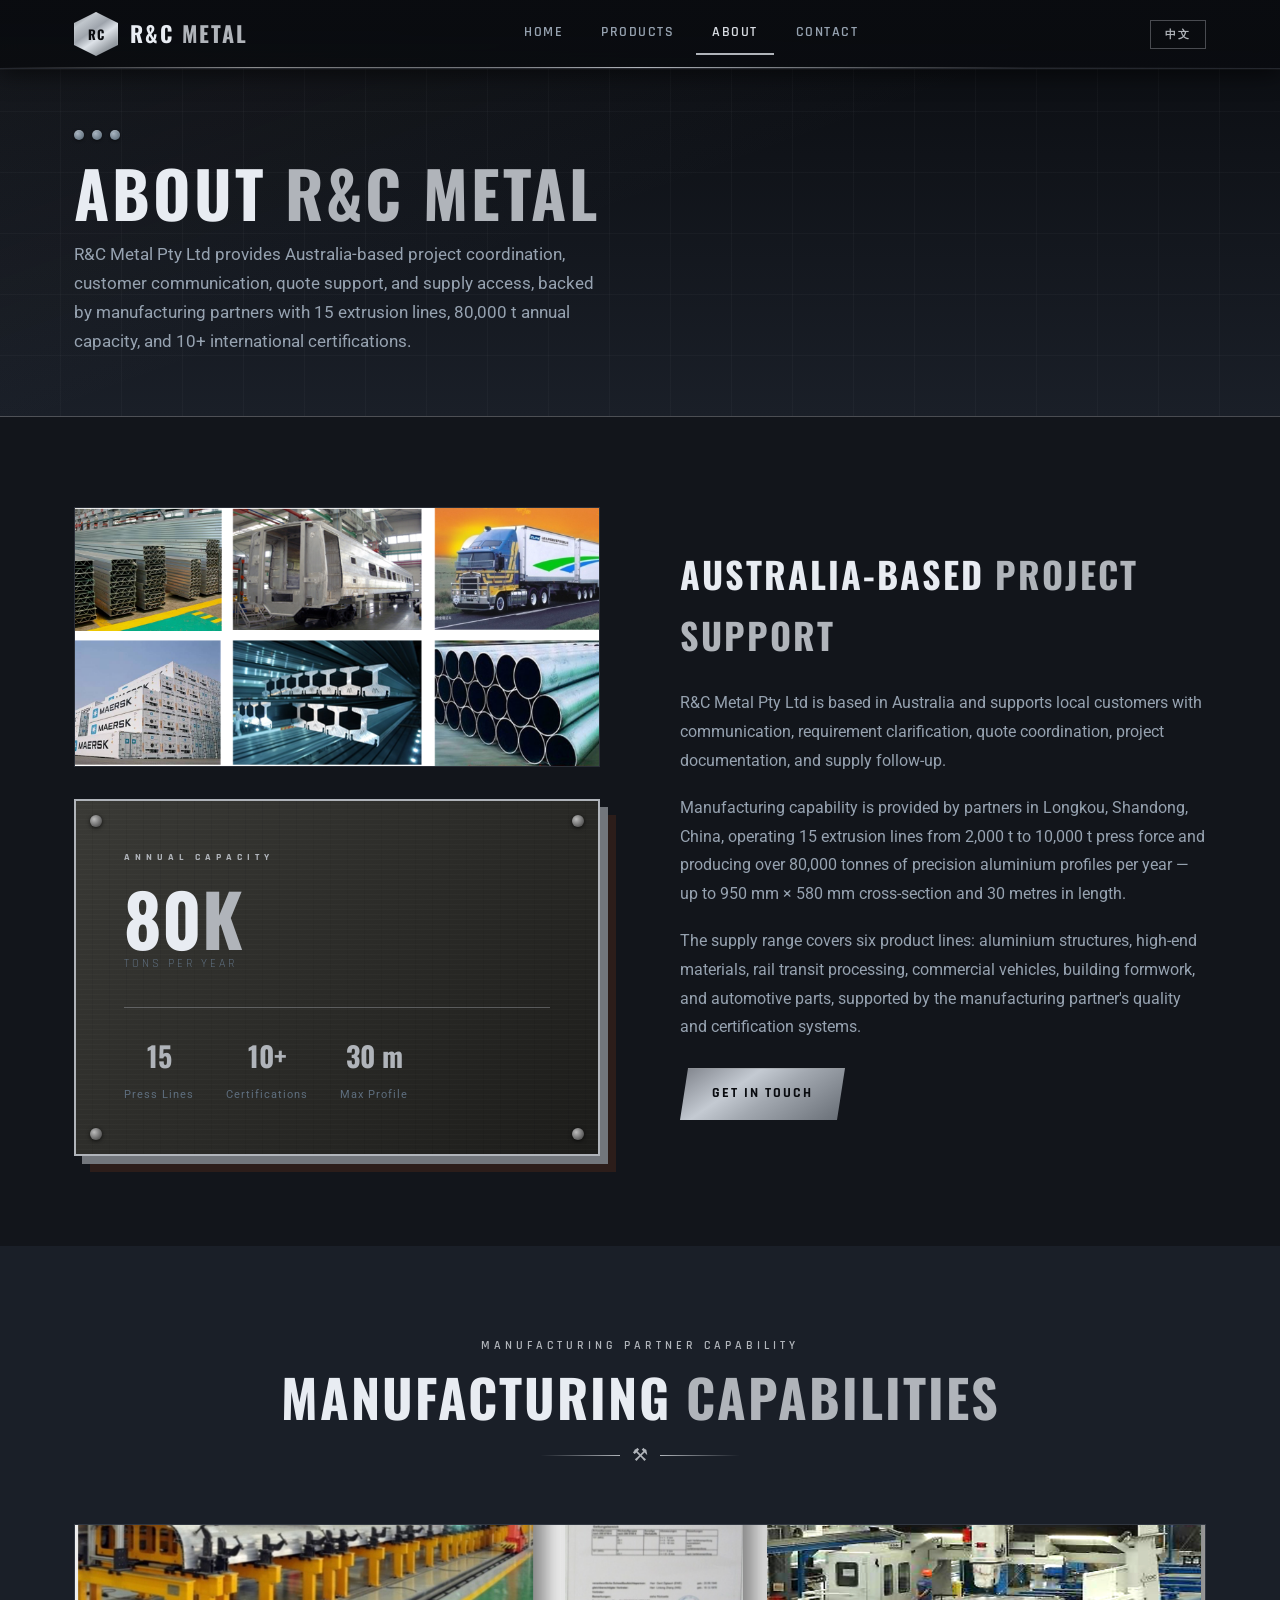
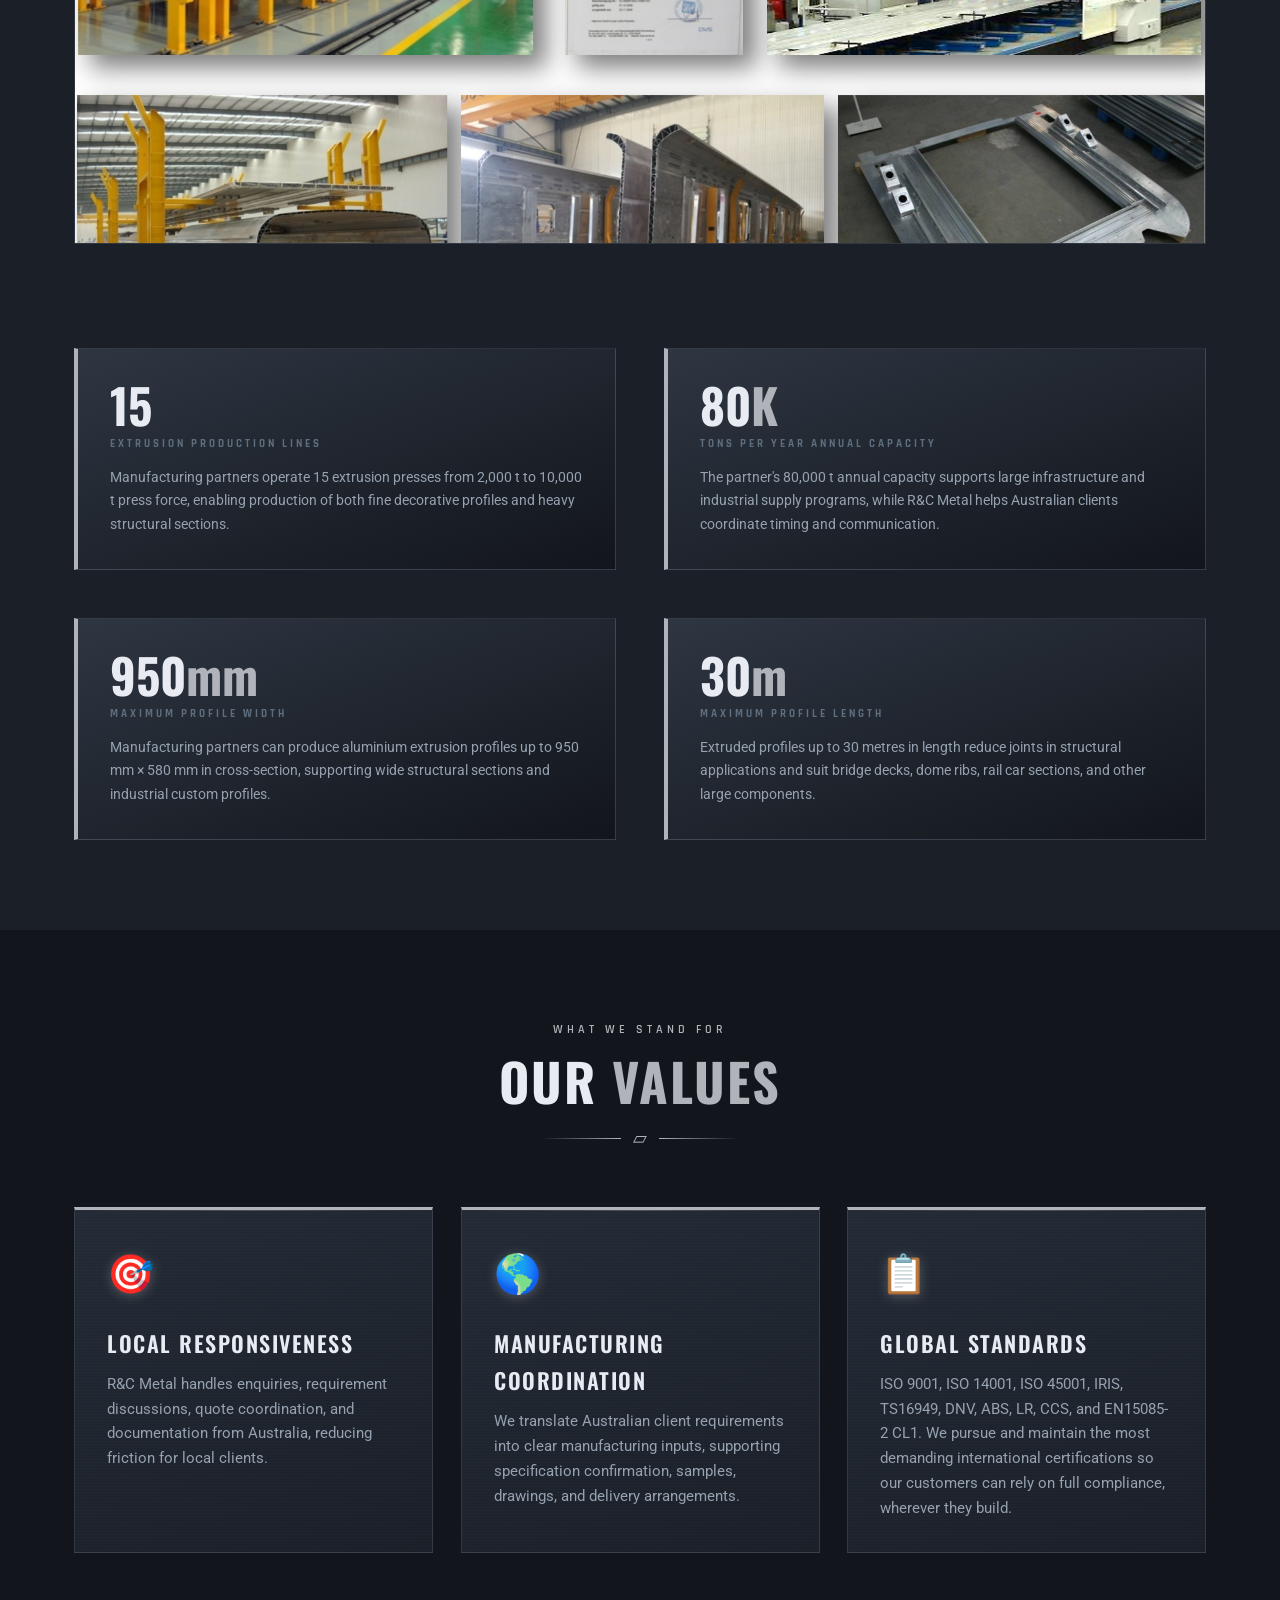
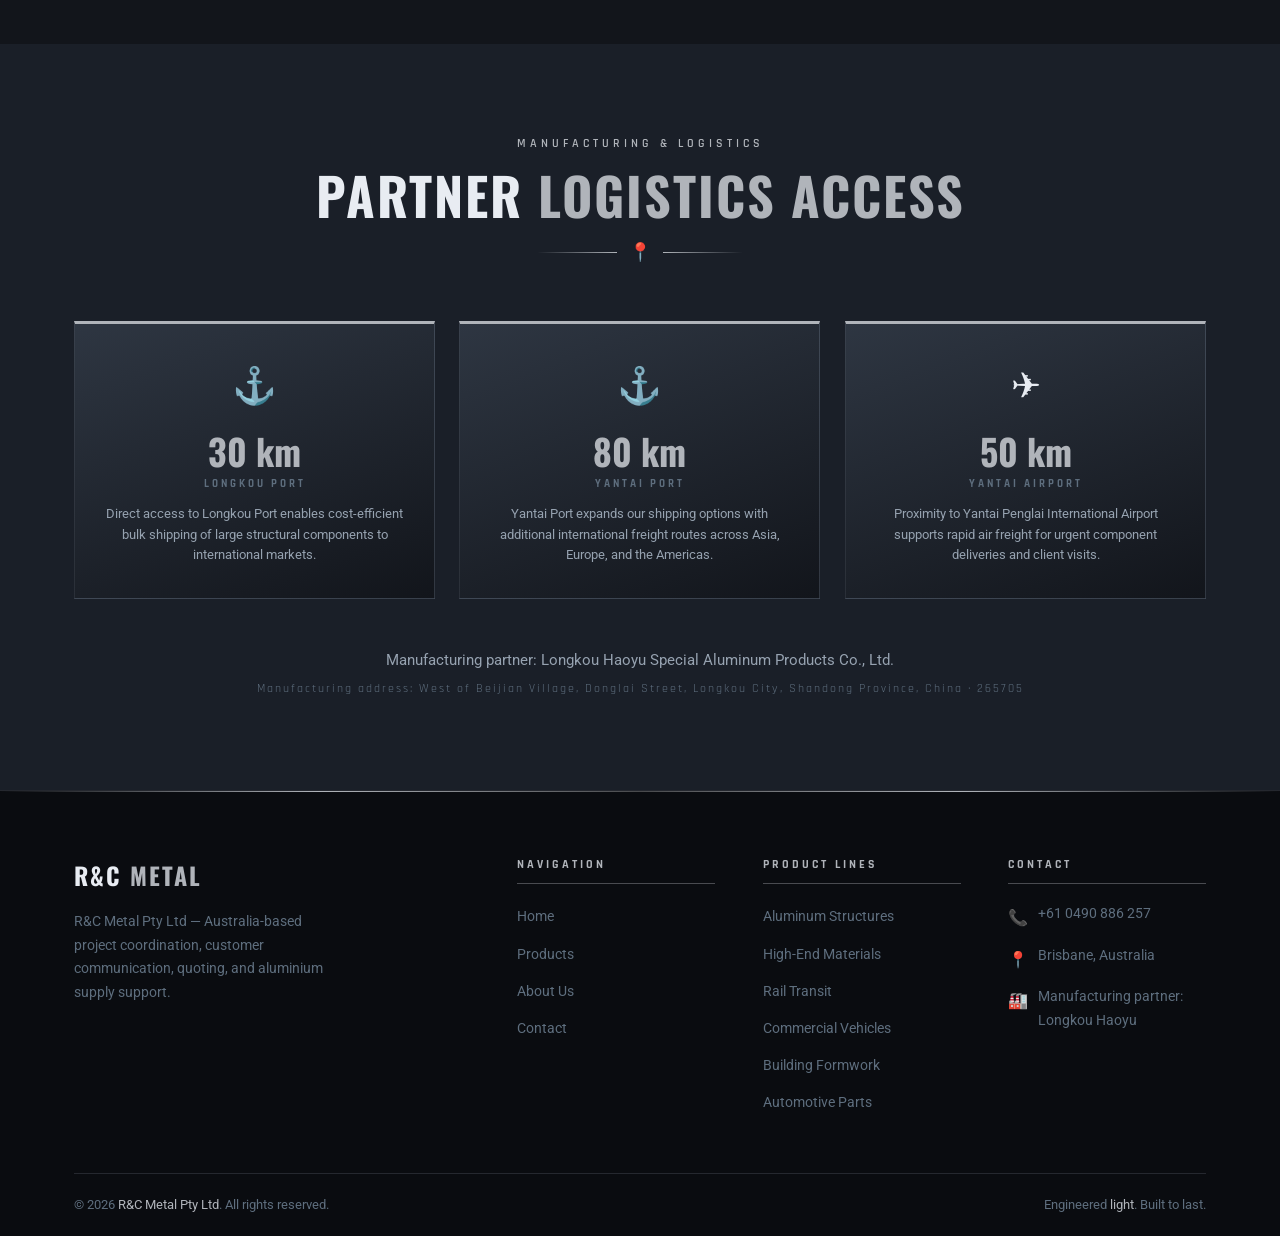
==== about.html @ 18728789 "Initial R&C Metal website" ====
<!DOCTYPE html>
<html lang="en">
<head>
  <meta charset="UTF-8" />
  <meta name="viewport" content="width=device-width, initial-scale=1.0" />
  <title>About — R&C Metal Pty Ltd</title>
  <meta name="description" content="R&C Metal Pty Ltd provides Australia-based aluminium project coordination, customer support, quoting, and supply access backed by certified manufacturing partners." />
  <link rel="stylesheet" href="style.css" />
  <style>
    /* ─── ABOUT-ONLY STYLES ──────────────────────────────────── */

    .story-section {
      padding: var(--section-pad);
      background: var(--bg-dark);
    }

    .story-grid {
      display: grid;
      grid-template-columns: 1fr 1fr;
      align-items: center;
      gap: 80px;
    }

    .story-visual { position: relative; }

    .story-plate {
      background:
        repeating-linear-gradient(
          0deg, transparent, transparent 4px,
          rgba(255,255,255,0.02) 4px, rgba(255,255,255,0.02) 5px
        ),
        repeating-linear-gradient(
          90deg, transparent, transparent 16px,
          rgba(0,0,0,0.05) 16px, rgba(0,0,0,0.05) 17px
        ),
        linear-gradient(135deg, #3a3a36 0%, #1c1c1a 100%);
      border: 2px solid var(--rust-primary);
      padding: 48px;
      position: relative;
      box-shadow: 8px 8px 0 var(--rust-dark), 16px 16px 0 rgba(196,80,30,0.15);
    }

    /* Corner rivets */
    .story-plate::before,
    .story-plate::after,
    .story-plate .rivet-bl,
    .story-plate .rivet-br {
      content: '';
      position: absolute;
      width: 12px;
      height: 12px;
      border-radius: 50%;
      background: radial-gradient(circle at 35% 35%, #bbb, #333);
      box-shadow: 0 1px 4px rgba(0,0,0,0.7);
    }
    .story-plate::before { top: 14px; left: 14px; }
    .story-plate::after  { top: 14px; right: 14px; }
    .story-plate .rivet-bl { bottom: 14px; left: 14px; }
    .story-plate .rivet-br { bottom: 14px; right: 14px; }

    .story-plate-label {
      font-family: var(--font-accent);
      font-size: 10px;
      font-weight: 700;
      letter-spacing: 5px;
      text-transform: uppercase;
      color: var(--rust-primary);
      margin-bottom: 16px;
      display: block;
    }

    .story-plate .big-num {
      font-family: var(--font-heading);
      font-size: 72px;
      font-weight: 900;
      color: var(--text-primary);
      line-height: 1;
      display: block;
    }

    .story-plate .big-num em {
      font-style: normal;
      color: var(--rust-primary);
    }

    .story-plate .big-label {
      font-family: var(--font-accent);
      font-size: 12px;
      letter-spacing: 3px;
      text-transform: uppercase;
      color: var(--text-muted);
      display: block;
      margin-bottom: 32px;
    }

    .story-plate-divider {
      height: 1px;
      background: var(--border-rust);
      margin: 24px 0;
    }

    .story-stat-row {
      display: flex;
      gap: 32px;
      margin-top: 24px;
    }

    .story-stat { text-align: center; }

    .story-stat .n {
      font-family: var(--font-heading);
      font-size: 28px;
      font-weight: 700;
      color: var(--rust-primary);
      display: block;
    }

    .story-stat .l {
      font-size: 11px;
      color: var(--text-muted);
      letter-spacing: 1px;
    }

    .story-text h2 {
      font-family: var(--font-heading);
      font-size: 36px;
      font-weight: 700;
      letter-spacing: 2px;
      text-transform: uppercase;
      color: var(--text-primary);
      margin-bottom: 24px;
    }

    .story-text h2 span { color: var(--rust-primary); }

    .story-text p {
      font-size: 16px;
      color: var(--text-secondary);
      line-height: 1.8;
      margin-bottom: 18px;
    }

    /* ─── MANUFACTURING SECTION ──────────────────────────────── */
    .manufacturing-section {
      padding: var(--section-pad);
      background: var(--bg-mid);
    }

    .mfg-grid {
      display: grid;
      grid-template-columns: 1fr 1fr;
      gap: 48px;
      align-items: start;
      margin-top: 48px;
    }

    .mfg-stat-block {
      background: linear-gradient(160deg, var(--bg-panel), var(--bg-dark));
      border: 1px solid var(--border-steel);
      border-left: 4px solid var(--rust-primary);
      padding: 32px;
    }

    .mfg-stat-block .mfg-num {
      font-family: var(--font-heading);
      font-size: 48px;
      font-weight: 800;
      color: var(--text-primary);
      line-height: 1;
      display: block;
    }

    .mfg-stat-block .mfg-num em {
      font-style: normal;
      color: var(--rust-primary);
    }

    .mfg-stat-block .mfg-label {
      font-family: var(--font-accent);
      font-size: 11px;
      font-weight: 700;
      letter-spacing: 3px;
      text-transform: uppercase;
      color: var(--text-muted);
      margin-top: 6px;
      display: block;
    }

    .mfg-stat-block p {
      font-size: 14px;
      color: var(--text-secondary);
      line-height: 1.7;
      margin-top: 12px;
    }

    /* ─── VALUES SECTION ─────────────────────────────────────── */
    .values-section {
      padding: var(--section-pad);
      background: var(--bg-dark);
    }

    /* ─── LOCATION SECTION ───────────────────────────────────── */
    .location-section {
      padding: var(--section-pad);
      background: var(--bg-mid);
    }

    .location-grid {
      display: grid;
      grid-template-columns: 1fr 1fr 1fr;
      gap: 24px;
      margin-top: 48px;
    }

    .location-card {
      background: linear-gradient(160deg, var(--bg-panel), var(--bg-dark));
      border: 1px solid var(--border-steel);
      border-top: 3px solid var(--rust-primary);
      padding: 32px 28px;
      text-align: center;
    }

    .location-card .loc-icon {
      font-size: 36px;
      display: block;
      margin-bottom: 16px;
    }

    .location-card .loc-dist {
      font-family: var(--font-heading);
      font-size: 36px;
      font-weight: 800;
      color: var(--rust-primary);
      display: block;
      line-height: 1;
    }

    .location-card .loc-name {
      font-family: var(--font-accent);
      font-size: 11px;
      font-weight: 700;
      letter-spacing: 3px;
      text-transform: uppercase;
      color: var(--text-muted);
      margin-top: 6px;
      display: block;
    }

    .location-card p {
      font-size: 13px;
      color: var(--text-secondary);
      margin-top: 10px;
      line-height: 1.6;
    }

    @media (max-width: 900px) {
      .story-grid { grid-template-columns: 1fr; gap: 40px; }
      .mfg-grid { grid-template-columns: 1fr; gap: 24px; }
      .location-grid { grid-template-columns: 1fr; }
    }

    /* ─── 工厂图片 FACTORY IMAGES ────────────────────────── */
    .factory-img {
      width: 100%; height: 260px;
      object-fit: cover;
      margin-bottom: 24px;
      border: 1px solid var(--border-steel);
    }
    .mfg-factory-img {
      width: 100%; height: 320px;
      object-fit: cover;
      margin-bottom: 48px;
      border: 1px solid var(--border-steel);
    }
  </style>
</head>
<body>

  <!-- ═══════════════════════════════════════════════════════════
       NAVIGATION
  ════════════════════════════════════════════════════════════ -->
  <nav>
    <div class="nav-inner">
      <a href="index.html" class="nav-logo">
        <div class="logo-mark">RC</div>
        <span class="logo-text" data-zh="R&amp;C <span>金属</span>">R&amp;C <span>Metal</span></span>
      </a>
      <button class="nav-toggle" onclick="this.nextElementSibling.classList.toggle('open')" aria-label="Menu">
        <span></span><span></span><span></span>
      </button>
      <ul class="nav-links">
        <li><a href="index.html" data-zh="首页">Home</a></li>
        <li><a href="services.html" data-zh="产品">Products</a></li>
        <li><a href="about.html" class="active" data-zh="关于我们">About</a></li>
        <li><a href="contact.html" data-zh="联系我们">Contact</a></li>
      </ul>
      <button class="lang-btn" onclick="toggleLang()">中文</button>
    </div>
  </nav>

  <!-- ═══════════════════════════════════════════════════════════
       PAGE HERO
  ════════════════════════════════════════════════════════════ -->
  <section class="page-hero">
    <div class="container">
      <div class="page-hero-content">
        <div class="rivets">
          <div class="rivet"></div>
          <div class="rivet"></div>
          <div class="rivet"></div>
        </div>
        <h1 data-zh="关于 <span>R&amp;C Metal</span>">About <span>R&amp;C Metal</span></h1>
        <p data-zh="R&amp;C Metal Pty Ltd 负责澳洲本地项目落地对接、客户沟通、报价协调与供应支持，并连接具备15条挤压生产线、8万吨年产能及10+项国际认证的制造合作方。">R&C Metal Pty Ltd provides Australia-based project coordination, customer communication, quote support, and supply access, backed by manufacturing partners with 15 extrusion lines, 80,000 t annual capacity, and 10+ international certifications.</p>
      </div>
    </div>
  </section>

  <!-- ═══════════════════════════════════════════════════════════
       OUR STORY
  ════════════════════════════════════════════════════════════ -->
  <section class="story-section">
    <div class="container">
      <div class="story-grid">

        <div class="story-visual">
          <img src="images/高端铝材料.png" alt="Certified aluminium manufacturing capability coordinated through R&C Metal" class="factory-img">
          <div class="story-plate">
            <div class="rivet-bl"></div>
            <div class="rivet-br"></div>
            <span class="story-plate-label" data-zh="年产能">Annual Capacity</span>
            <span class="big-num">80<em>K</em></span>
            <span class="big-label" data-zh="吨 / 年">Tons Per Year</span>
            <div class="story-plate-divider"></div>
            <div class="story-stat-row">
              <div class="story-stat">
                <span class="n">15</span>
                <span class="l" data-zh="挤压生产线">Press Lines</span>
              </div>
              <div class="story-stat">
                <span class="n">10+</span>
                <span class="l" data-zh="国际认证">Certifications</span>
              </div>
              <div class="story-stat">
                <span class="n">30 m</span>
                <span class="l" data-zh="最大型材长度">Max Profile</span>
              </div>
            </div>
          </div>
        </div>

        <div class="story-text">
          <h2 data-zh="澳洲本地 <span>项目对接</span>">Australia-Based <span>Project Support</span></h2>
          <p data-zh="R&amp;C Metal Pty Ltd 位于澳洲，负责本地客户沟通、需求梳理、报价协调、项目资料往来及供应进度跟进，让澳洲客户更高效地对接认证铝合金制造资源。">R&C Metal Pty Ltd is based in Australia and supports local customers with communication, requirement clarification, quote coordination, project documentation, and supply follow-up.</p>
          <p data-zh="制造能力由中国山东省龙口市的制造合作方提供。合作方拥有15条挤压生产线，挤压力从2,000吨到10,000吨不等，年产精密铝型材超过80,000吨。型材截面最大达950 mm × 580 mm，长度最长可达30米。">Manufacturing capability is provided by partners in Longkou, Shandong, China, operating 15 extrusion lines from 2,000 t to 10,000 t press force and producing over 80,000 tonnes of precision aluminium profiles per year — up to 950 mm &times; 580 mm cross-section and 30 metres in length.</p>
          <p data-zh="产品覆盖六大板块：铝结构产品、高端铝材料、轨道交通深加工、铝合金商用车、铝合金建筑模板及铝汽车零部件，并由制造合作方的质量与认证体系支撑。">The supply range covers six product lines: aluminium structures, high-end materials, rail transit processing, commercial vehicles, building formwork, and automotive parts, supported by the manufacturing partner's quality and certification systems.</p>
          <a href="contact.html" class="btn btn-primary" style="margin-top: 8px;" data-zh="立即联系">Get in Touch</a>
        </div>

      </div>
    </div>
  </section>

  <!-- ═══════════════════════════════════════════════════════════
       MANUFACTURING CAPABILITIES
  ════════════════════════════════════════════════════════════ -->
  <section class="manufacturing-section">
    <div class="container">
      <div class="section-header">
        <span class="section-label" data-zh="制造合作方能力">Manufacturing Partner Capability</span>
        <h2 class="section-title" data-zh="生产 <em>能力</em>">Manufacturing <em>Capabilities</em></h2>
        <div class="section-divider"><span class="divider-icon">&#9874;</span></div>
      </div>

      <img src="images/轨道交通深加工.png" alt="Aluminium manufacturing and deep processing capability in Longkou" class="mfg-factory-img">

      <div class="mfg-grid">
        <div class="mfg-stat-block">
          <span class="mfg-num">15</span>
          <span class="mfg-label" data-zh="挤压生产线">Extrusion Production Lines</span>
          <p data-zh="制造合作方拥有15条挤压机组，挤压力从2,000吨至10,000吨，可生产精细装饰型材和重型结构型材。">Manufacturing partners operate 15 extrusion presses from 2,000 t to 10,000 t press force, enabling production of both fine decorative profiles and heavy structural sections.</p>
        </div>
        <div class="mfg-stat-block">
          <span class="mfg-num">80<em>K</em></span>
          <span class="mfg-label" data-zh="年产能（吨）">Tons Per Year Annual Capacity</span>
          <p data-zh="制造合作方80,000吨的年产能可支持大型基础设施及工业项目的批量供应，R&amp;C Metal 协助澳洲客户跟进交期与沟通。">The partner's 80,000 t annual capacity supports large infrastructure and industrial supply programs, while R&C Metal helps Australian clients coordinate timing and communication.</p>
        </div>
        <div class="mfg-stat-block">
          <span class="mfg-num">950<em>mm</em></span>
          <span class="mfg-label" data-zh="最大截面宽度">Maximum Profile Width</span>
          <p data-zh="制造合作方可生产截面最大950 mm × 580 mm的铝型材，支持宽幅结构截面及工业定制型材需求。">Manufacturing partners can produce aluminium extrusion profiles up to 950 mm &times; 580 mm in cross-section, supporting wide structural sections and industrial custom profiles.</p>
        </div>
        <div class="mfg-stat-block">
          <span class="mfg-num">30<em>m</em></span>
          <span class="mfg-label" data-zh="最大型材长度">Maximum Profile Length</span>
          <p data-zh="最长可达30米的挤压型材可减少结构应用中的接缝数量，适用于桥面板、穹顶肋、轨道车厢等大型构件。">Extruded profiles up to 30 metres in length reduce joints in structural applications and suit bridge decks, dome ribs, rail car sections, and other large components.</p>
        </div>
      </div>
    </div>
  </section>

  <!-- ═══════════════════════════════════════════════════════════
       VALUES
  ════════════════════════════════════════════════════════════ -->
  <section class="values-section">
    <div class="container">
      <div class="section-header">
        <span class="section-label" data-zh="我们的价值观">What We Stand For</span>
        <h2 class="section-title" data-zh="核心 <em>理念</em>">Our <em>Values</em></h2>
        <div class="section-divider"><span class="divider-icon">&#9649;</span></div>
      </div>

      <div class="grid-3">
        <div class="card">
          <span class="card-icon">&#127919;</span>
          <h3 data-zh="本地响应">Local Responsiveness</h3>
          <p data-zh="R&amp;C Metal 在澳洲本地承接询盘、沟通项目需求、协调报价与资料往来，减少跨境沟通成本。">R&C Metal handles enquiries, requirement discussions, quote coordination, and documentation from Australia, reducing friction for local clients.</p>
        </div>
        <div class="card">
          <span class="card-icon">&#127758;</span>
          <h3 data-zh="制造协同">Manufacturing Coordination</h3>
          <p data-zh="我们将澳洲客户的商业与技术需求准确传递给制造合作方，协助推进规格确认、样品、图纸和交付安排。">We translate Australian client requirements into clear manufacturing inputs, supporting specification confirmation, samples, drawings, and delivery arrangements.</p>
        </div>
        <div class="card">
          <span class="card-icon">&#128203;</span>
          <h3 data-zh="国际标准">Global Standards</h3>
          <p data-zh="ISO 9001、ISO 14001、ISO 45001、IRIS、TS16949、DNV、ABS、LR、CCS及EN15085-2 CL1。我们积极获取并维持最严格的国际认证，让客户无论在全球哪个角落建设，都能放心合规。">ISO 9001, ISO 14001, ISO 45001, IRIS, TS16949, DNV, ABS, LR, CCS, and EN15085-2 CL1. We pursue and maintain the most demanding international certifications so our customers can rely on full compliance, wherever they build.</p>
        </div>
      </div>
    </div>
  </section>

  <!-- ═══════════════════════════════════════════════════════════
       LOCATION & LOGISTICS
  ════════════════════════════════════════════════════════════ -->
  <section class="location-section">
    <div class="container">
      <div class="section-header">
        <span class="section-label" data-zh="制造与物流">Manufacturing &amp; Logistics</span>
        <h2 class="section-title" data-zh="制造合作方 <em>区位优势</em>">Partner <em>Logistics Access</em></h2>
        <div class="section-divider"><span class="divider-icon">&#128205;</span></div>
      </div>

      <div class="location-grid">
        <div class="location-card">
          <span class="loc-icon">&#9875;</span>
          <span class="loc-dist">30 km</span>
          <span class="loc-name" data-zh="龙口港">Longkou Port</span>
          <p data-zh="紧邻龙口港，可低成本批量出运大型结构构件，高效覆盖国际市场。">Direct access to Longkou Port enables cost-efficient bulk shipping of large structural components to international markets.</p>
        </div>
        <div class="location-card">
          <span class="loc-icon">&#9875;</span>
          <span class="loc-dist">80 km</span>
          <span class="loc-name" data-zh="烟台港">Yantai Port</span>
          <p data-zh="烟台港拓展了我们的海运选择，提供通往亚洲、欧洲及美洲的更多国际货运航线。">Yantai Port expands our shipping options with additional international freight routes across Asia, Europe, and the Americas.</p>
        </div>
        <div class="location-card">
          <span class="loc-icon">&#9992;</span>
          <span class="loc-dist">50 km</span>
          <span class="loc-name" data-zh="烟台机场">Yantai Airport</span>
          <p data-zh="毗邻烟台蓬莱国际机场，便于紧急零部件空运交付及客户拜访接待。">Proximity to Yantai Penglai International Airport supports rapid air freight for urgent component deliveries and client visits.</p>
        </div>
      </div>

      <div style="margin-top: 48px; text-align: center;">
        <p style="font-size: 15px; color: var(--text-secondary); margin-bottom: 6px;" data-zh="制造合作方：龙口昊宇特种铝制品有限公司">Manufacturing partner: Longkou Haoyu Special Aluminum Products Co., Ltd.</p>
        <p style="font-family: var(--font-accent); font-size: 12px; letter-spacing: 2px; color: var(--text-muted);" data-zh="制造地址：山东省龙口市东莱街道北涧村西 · 265705">Manufacturing address: West of Beijian Village, Donglai Street, Longkou City, Shandong Province, China &middot; 265705</p>
      </div>
    </div>
  </section>

  <!-- ═══════════════════════════════════════════════════════════
       FOOTER
  ════════════════════════════════════════════════════════════ -->
  <footer>
    <div class="container">
      <div class="footer-grid">
        <div class="footer-brand">
          <span class="logo-text" data-zh="R&amp;C <span>金属</span>">R&amp;C <span>Metal</span></span>
          <p data-zh="R&amp;C Metal Pty Ltd — 澳洲本地项目对接、客户沟通、报价协调与铝合金产品供应支持。">R&amp;C Metal Pty Ltd — Australia-based project coordination, customer communication, quoting, and aluminium supply support.</p>
        </div>
        <div class="footer-col">
          <h4 data-zh="导航">Navigation</h4>
          <ul>
            <li><a href="index.html" data-zh="首页">Home</a></li>
            <li><a href="services.html" data-zh="产品">Products</a></li>
            <li><a href="about.html" data-zh="关于我们">About Us</a></li>
            <li><a href="contact.html" data-zh="联系我们">Contact</a></li>
          </ul>
        </div>
        <div class="footer-col">
          <h4 data-zh="产品板块">Product Lines</h4>
          <ul>
            <li><a href="services.html" data-zh="铝结构产品板块">Aluminum Structures</a></li>
            <li><a href="services.html" data-zh="高端铝材料板块">High-End Materials</a></li>
            <li><a href="services.html" data-zh="轨道交通深加工板块">Rail Transit</a></li>
            <li><a href="services.html" data-zh="铝合金商用车板块">Commercial Vehicles</a></li>
            <li><a href="services.html" data-zh="铝合金建筑模板板块">Building Formwork</a></li>
            <li><a href="services.html" data-zh="铝汽车零部件板块">Automotive Parts</a></li>
          </ul>
        </div>
        <div class="footer-col">
          <h4 data-zh="联系方式">Contact</h4>
          <div class="footer-contact-item">
            <span class="icon">&#128222;</span>
            <span>+61 0490 886 257</span>
          </div>
          <div class="footer-contact-item">
            <span class="icon">&#128205;</span>
            <span data-zh="澳大利亚布里斯班">Brisbane, Australia</span>
          </div>
          <div class="footer-contact-item">
            <span class="icon">&#127981;</span>
            <span data-zh="制造合作方：龙口昊宇">Manufacturing partner: Longkou Haoyu</span>
          </div>
        </div>
      </div>
      <div class="footer-bottom">
        <p data-zh="&copy; 2026 <span>R&amp;C Metal Pty Ltd</span>. 版权所有。">&copy; 2026 <span>R&amp;C Metal Pty Ltd</span>. All rights reserved.</p>
        <p data-zh="精工 <span>轻量</span>，历久弥坚。">Engineered <span>light</span>. Built to last.</p>
      </div>
    </div>
  </footer>

  <script src="lang.js"></script>
  <script src="animations.js"></script>
</body>
</html>
---- style.css ----
/* ============================================================
   R&C METAL PTY LTD — INDUSTRIAL SILVER & STEEL THEME
   style.css — Shared Stylesheet
   ============================================================ */

/* ─── GOOGLE FONTS ─────────────────────────────────────────── */
@import url('https://fonts.googleapis.com/css2?family=Oswald:wght@400;500;600;700&family=Roboto:wght@300;400;500&family=Rajdhani:wght@400;500;600;700&display=swap');

/* ─── DESIGN TOKENS ─────────────────────────────────────────── */
:root {
  /* Cool steel backgrounds */
  --bg-darkest:   #0A0C10;
  --bg-dark:      #12151B;
  --bg-mid:       #1A1F28;
  --bg-light:     #242B36;
  --bg-panel:     #2E3642;

  /* ── SILVER / CHROME accent palette ─── */
  --silver-primary: #B0B4BA;   /* medium chrome silver         */
  --silver-dark:    #72767C;   /* dark pewter                  */
  --silver-light:   #D8DCE2;   /* bright chrome highlight      */
  --silver-glow:    rgba(176, 180, 186, 0.20);
  --silver-bright:  #EDF0F4;   /* specular white-silver        */

  /* Aliases — keeps all inline HTML var() references working  */
  --rust-primary: var(--silver-primary);
  --rust-dark:    var(--silver-dark);
  --rust-light:   var(--silver-light);
  --rust-glow:    var(--silver-glow);

  /* Metal tones */
  --steel:        #7A8592;
  --steel-light:  #A8B4C0;
  --rivet:        #50606E;

  /* Text — cool-toned */
  --text-primary:   #E8ECF2;
  --text-secondary: #96A2B0;
  --text-muted:     #5E6E7E;

  /* Borders */
  --border-silver: rgba(176, 180, 186, 0.38);
  --border-rust:   rgba(176, 180, 186, 0.38);   /* alias */
  --border-steel:  rgba(120, 132, 148, 0.24);

  /* Typography */
  --font-heading: 'Oswald', 'Rajdhani', sans-serif;
  --font-body:    'Roboto', sans-serif;
  --font-accent:  'Rajdhani', sans-serif;

  /* Spacing */
  --section-pad: 90px 0;
  --container:   1180px;
}

/* ─── RESET & BASE ──────────────────────────────────────────── */
*, *::before, *::after { box-sizing: border-box; margin: 0; padding: 0; }

html { scroll-behavior: smooth; font-size: 16px; }

body {
  background-color: var(--bg-dark);
  color: var(--text-primary);
  font-family: var(--font-body);
  line-height: 1.7;
  min-height: 100vh;
  overflow-x: hidden;
}

/* ─── METALLIC TEXTURE PATTERNS ─────────────────────────────── */

/* Brushed aluminium — fine horizontal grain */
.texture-brushed {
  background-image:
    repeating-linear-gradient(
      0deg,
      transparent,
      transparent 1px,
      rgba(255,255,255,0.022) 1px,
      rgba(255,255,255,0.022) 2px
    ),
    repeating-linear-gradient(
      90deg,
      transparent,
      transparent 6px,
      rgba(0,0,0,0.04) 6px,
      rgba(0,0,0,0.04) 7px
    );
}

/* Industrial mesh / grid */
.texture-grid {
  background-image:
    repeating-linear-gradient(
      0deg,
      transparent,
      transparent 40px,
      rgba(176, 180, 186, 0.05) 40px,
      rgba(176, 180, 186, 0.05) 41px
    ),
    repeating-linear-gradient(
      90deg,
      transparent,
      transparent 40px,
      rgba(176, 180, 186, 0.05) 40px,
      rgba(176, 180, 186, 0.05) 41px
    );
}

/* Diamond-plate / checker pattern */
.texture-plate {
  background-image:
    repeating-linear-gradient(
      45deg,
      transparent,
      transparent 10px,
      rgba(255,255,255,0.008) 10px,
      rgba(255,255,255,0.008) 11px
    );
}

/* ─── CONTAINER ─────────────────────────────────────────────── */
.container {
  max-width: var(--container);
  margin: 0 auto;
  padding: 0 24px;
}

/* ─── NAVIGATION ────────────────────────────────────────────── */
nav {
  position: fixed;
  top: 0; left: 0; right: 0;
  z-index: 1000;
  background: linear-gradient(
    180deg,
    rgba(10, 12, 16, 0.98) 0%,
    rgba(10, 12, 16, 0.94) 100%
  );
  border-bottom: 1px solid var(--border-steel);
  backdrop-filter: blur(10px);
  -webkit-backdrop-filter: blur(10px);
  box-shadow:
    0 4px 24px rgba(0,0,0,0.6),
    0 1px 0 rgba(255,255,255,0.05);
  position: fixed;
}

/* Chrome shine strip on nav bottom */
nav::after {
  content: '';
  position: absolute;
  bottom: 0; left: 0; right: 0;
  height: 1px;
  background: linear-gradient(
    90deg,
    transparent 0%,
    rgba(255,255,255,0.06) 20%,
    var(--silver-primary) 50%,
    rgba(255,255,255,0.06) 80%,
    transparent 100%
  );
}

.nav-inner {
  max-width: var(--container);
  margin: 0 auto;
  padding: 0 24px;
  display: flex;
  align-items: center;
  justify-content: space-between;
  height: 68px;
}

/* Logo */
.nav-logo {
  display: flex;
  align-items: center;
  gap: 12px;
  text-decoration: none;
}

/* Chrome hexagonal logo mark */
.nav-logo .logo-mark {
  width: 44px;
  height: 44px;
  background: linear-gradient(
    145deg,
    #72767C 0%,
    #C0C6CC 22%,
    #9EA4AC 42%,
    #DDE2E8 58%,
    #9CA2A8 78%,
    #68707A 100%
  );
  clip-path: polygon(50% 0%, 100% 25%, 100% 75%, 50% 100%, 0% 75%, 0% 25%);
  display: flex;
  align-items: center;
  justify-content: center;
  font-family: var(--font-heading);
  font-weight: 700;
  font-size: 13px;
  color: #0A0C10;
  letter-spacing: 0.5px;
  box-shadow: 0 0 14px rgba(180,184,190,0.18), inset 0 1px 2px rgba(255,255,255,0.35);
  flex-shrink: 0;
}

.nav-logo .logo-text {
  font-family: var(--font-heading);
  font-size: 22px;
  font-weight: 700;
  color: var(--text-primary);
  letter-spacing: 2px;
  text-transform: uppercase;
}

.nav-logo .logo-text span {
  color: var(--silver-primary);
}

/* Nav links */
.nav-links {
  list-style: none;
  display: flex;
  align-items: center;
  gap: 6px;
}

.nav-links a {
  display: block;
  padding: 8px 16px;
  font-family: var(--font-accent);
  font-size: 14px;
  font-weight: 600;
  letter-spacing: 1.5px;
  text-transform: uppercase;
  color: var(--text-secondary);
  text-decoration: none;
  border-bottom: 2px solid transparent;
  transition: color 0.2s, border-color 0.2s;
}

.nav-links a:hover,
.nav-links a.active {
  color: var(--silver-light);
  border-bottom-color: var(--silver-primary);
}

/* ─── LANGUAGE TOGGLE BUTTON ─────────────────────────────── */
.lang-btn {
  font-family: var(--font-accent);
  font-size: 11px;
  font-weight: 700;
  letter-spacing: 2px;
  text-transform: uppercase;
  color: var(--silver-primary);
  background: transparent;
  border: 1px solid var(--border-silver);
  padding: 6px 14px;
  cursor: pointer;
  transition: background 0.2s, color 0.2s;
  margin-left: 16px;
  white-space: nowrap;
}

.lang-btn:hover {
  background: var(--silver-primary);
  color: #0A0C10;
}

/* Mobile hamburger */
.nav-toggle {
  display: none;
  flex-direction: column;
  gap: 5px;
  cursor: pointer;
  padding: 6px;
  background: none;
  border: none;
}

.nav-toggle span {
  display: block;
  width: 26px;
  height: 2px;
  background: var(--silver-primary);
  transition: transform 0.3s;
}

/* ─── SECTION HEADER ────────────────────────────────────────── */
.section-header {
  text-align: center;
  margin-bottom: 60px;
}

.section-label {
  font-family: var(--font-accent);
  font-size: 12px;
  font-weight: 600;
  letter-spacing: 4px;
  text-transform: uppercase;
  color: var(--silver-primary);
  display: block;
  margin-bottom: 12px;
}

.section-title {
  font-family: var(--font-heading);
  font-size: clamp(32px, 5vw, 52px);
  font-weight: 700;
  letter-spacing: 2px;
  text-transform: uppercase;
  color: var(--text-primary);
  line-height: 1.1;
}

.section-title em {
  font-style: normal;
  color: var(--silver-primary);
}

/* Chrome divider */
.section-divider {
  display: flex;
  align-items: center;
  justify-content: center;
  gap: 12px;
  margin-top: 20px;
}

.section-divider::before,
.section-divider::after {
  content: '';
  flex: 1;
  max-width: 80px;
  height: 1px;
  background: linear-gradient(90deg, transparent, var(--silver-primary));
}

.section-divider::after {
  background: linear-gradient(90deg, var(--silver-primary), transparent);
}

.divider-icon {
  color: var(--silver-primary);
  font-size: 18px;
  line-height: 1;
}

/* ─── BUTTONS ───────────────────────────────────────────────── */
.btn {
  display: inline-flex;
  align-items: center;
  gap: 10px;
  padding: 14px 32px;
  font-family: var(--font-accent);
  font-size: 14px;
  font-weight: 700;
  letter-spacing: 2px;
  text-transform: uppercase;
  text-decoration: none;
  border: none;
  cursor: pointer;
  transition: all 0.25s ease;
  position: relative;
  clip-path: polygon(8px 0%, 100% 0%, calc(100% - 8px) 100%, 0% 100%);
}

/* Primary — Chrome Silver */
.btn-primary {
  background: linear-gradient(
    145deg,
    #7C8088 0%,
    #C4CAD2 35%,
    #A2A8B0 55%,
    #666C74 100%
  );
  color: #0A0C10;
  box-shadow: 0 4px 16px rgba(176,180,186,0.18), inset 0 1px 0 rgba(255,255,255,0.32);
}

.btn-primary:hover {
  background: linear-gradient(
    145deg,
    #909498 0%,
    #D4D8DF 35%,
    #B2B8C0 55%,
    #787C84 100%
  );
  box-shadow: 0 6px 24px rgba(176,180,186,0.35);
  transform: translateY(-2px);
}

/* Outline — Steel */
.btn-outline {
  background: transparent;
  color: var(--text-primary);
  border: 2px solid var(--steel);
}

.btn-outline:hover {
  border-color: var(--silver-primary);
  color: var(--silver-light);
  box-shadow: 0 0 16px var(--silver-glow);
}

/* ─── PAGE HERO (inner pages) ───────────────────────────────── */
.page-hero {
  padding: 130px 0 60px;
  background:
    linear-gradient(160deg, rgba(176,180,186,0.06) 0%, transparent 50%),
    linear-gradient(180deg, var(--bg-darkest) 0%, var(--bg-mid) 100%);
  border-bottom: 1px solid var(--border-silver);
  position: relative;
  overflow: hidden;
}

.page-hero::before {
  content: '';
  position: absolute;
  inset: 0;
  background-image:
    repeating-linear-gradient(
      90deg,
      transparent,
      transparent 60px,
      rgba(176, 180, 186, 0.04) 60px,
      rgba(176, 180, 186, 0.04) 61px
    ),
    repeating-linear-gradient(
      0deg,
      transparent,
      transparent 60px,
      rgba(176, 180, 186, 0.04) 60px,
      rgba(176, 180, 186, 0.04) 61px
    );
  pointer-events: none;
}

.page-hero-content {
  position: relative;
  z-index: 1;
}

.page-hero h1 {
  font-family: var(--font-heading);
  font-size: clamp(36px, 6vw, 64px);
  font-weight: 700;
  letter-spacing: 3px;
  text-transform: uppercase;
  color: var(--text-primary);
  line-height: 1.0;
  margin-bottom: 16px;
}

.page-hero h1 span {
  color: var(--silver-primary);
}

.page-hero p {
  font-size: 17px;
  color: var(--text-secondary);
  max-width: 540px;
}

/* ─── RIVET DECORATORS ──────────────────────────────────────── */
.rivets {
  display: flex;
  gap: 8px;
  margin-bottom: 20px;
}

.rivet {
  width: 10px;
  height: 10px;
  border-radius: 50%;
  background: radial-gradient(circle at 35% 35%, var(--steel-light), var(--rivet));
  box-shadow: 0 1px 3px rgba(0,0,0,0.5), inset 0 1px 1px rgba(255,255,255,0.2);
}

/* ─── CARDS ─────────────────────────────────────────────────── */
.card {
  /* Brushed texture folded into background-image layers */
  background:
    repeating-linear-gradient(
      0deg,
      transparent, transparent 2px,
      rgba(255,255,255,0.013) 2px, rgba(255,255,255,0.013) 3px
    ),
    linear-gradient(160deg, var(--bg-light) 0%, var(--bg-mid) 100%);
  border: 1px solid var(--border-steel);
  border-top: 3px solid var(--silver-primary);
  padding: 32px;
  position: relative;
  transition: transform 0.25s, box-shadow 0.25s, border-color 0.25s;
  overflow: hidden;
}

/* Chrome shine sweep on hover */
.card::before {
  content: '';
  position: absolute;
  top: 0;
  left: -80%;
  width: 50%;
  height: 100%;
  background: linear-gradient(90deg, transparent, rgba(255,255,255,0.075), transparent);
  transform: skewX(-15deg);
  transition: left 0.65s ease;
  pointer-events: none;
  z-index: 1;
}
.card:hover::before { left: 160%; }

/* Chrome top-edge highlight */
.card::after {
  content: '';
  position: absolute;
  top: 0; left: 0; right: 0;
  height: 1px;
  background: linear-gradient(90deg, transparent, rgba(255,255,255,0.18), transparent);
  pointer-events: none;
}

.card:hover {
  transform: translateY(-4px);
  box-shadow: 0 12px 40px rgba(0,0,0,0.45), 0 0 20px var(--silver-glow);
  border-color: var(--silver-primary);
}

.card-icon {
  font-size: 38px;
  margin-bottom: 18px;
  display: block;
  filter: drop-shadow(0 2px 6px rgba(176, 180, 186, 0.35));
}

.card h3 {
  font-family: var(--font-heading);
  font-size: 22px;
  font-weight: 600;
  letter-spacing: 1.5px;
  text-transform: uppercase;
  color: var(--text-primary);
  margin-bottom: 10px;
}

.card p {
  font-size: 15px;
  color: var(--text-secondary);
  line-height: 1.65;
}

/* ─── GRID LAYOUTS ──────────────────────────────────────────── */
.grid-3 { display: grid; grid-template-columns: repeat(3, 1fr); gap: 28px; }
.grid-2 { display: grid; grid-template-columns: repeat(2, 1fr); gap: 28px; }
.grid-4 { display: grid; grid-template-columns: repeat(4, 1fr); gap: 24px; }

/* ─── STAT BAR ──────────────────────────────────────────────── */
/* Dark steel band with silver chrome text */
.stat-bar {
  background: linear-gradient(
    90deg,
    #080A0E 0%,
    #14181F 50%,
    #080A0E 100%
  );
  border-top: 1px solid rgba(176,180,186,0.22);
  border-bottom: 1px solid rgba(176,180,186,0.10);
  padding: 48px 0;
  position: relative;
  overflow: hidden;
}

/* Subtle vertical stripe texture */
.stat-bar::before {
  content: '';
  position: absolute;
  inset: 0;
  background: repeating-linear-gradient(
    90deg, transparent, transparent 80px,
    rgba(255,255,255,0.018) 80px, rgba(255,255,255,0.018) 81px
  );
}

.stat-bar .grid-4 { position: relative; }

.stat-item {
  text-align: center;
  padding: 0 16px;
  border-right: 1px solid rgba(255,255,255,0.07);
}
.stat-item:last-child { border-right: none; }

.stat-number {
  font-family: var(--font-heading);
  font-size: 48px;
  font-weight: 700;
  color: var(--silver-light);
  line-height: 1;
  display: block;
  letter-spacing: 2px;
  text-shadow: 0 0 30px rgba(220,224,230,0.15);
}

.stat-label {
  font-family: var(--font-accent);
  font-size: 12px;
  font-weight: 600;
  letter-spacing: 3px;
  text-transform: uppercase;
  color: var(--text-muted);
  margin-top: 6px;
  display: block;
}

/* ─── FORM ELEMENTS ─────────────────────────────────────────── */
.form-group {
  margin-bottom: 22px;
}

.form-group label {
  display: block;
  font-family: var(--font-accent);
  font-size: 12px;
  font-weight: 600;
  letter-spacing: 2.5px;
  text-transform: uppercase;
  color: var(--text-secondary);
  margin-bottom: 8px;
}

.form-group input,
.form-group select,
.form-group textarea {
  width: 100%;
  padding: 14px 18px;
  background: var(--bg-panel);
  border: 1px solid var(--border-steel);
  border-bottom: 2px solid var(--silver-dark);
  color: var(--text-primary);
  font-family: var(--font-body);
  font-size: 15px;
  outline: none;
  transition: border-color 0.2s, box-shadow 0.2s;
  appearance: none;
  min-width: 0;
}

.form-group input:focus,
.form-group select:focus,
.form-group textarea:focus {
  border-color: var(--silver-primary);
  box-shadow: 0 0 0 3px var(--silver-glow);
}

.form-group textarea {
  min-height: 140px;
  resize: vertical;
}

/* ─── FOOTER ─────────────────────────────────────────────────── */
footer {
  background: var(--bg-darkest);
  border-top: 1px solid var(--border-steel);
  padding: 64px 0 0;
  position: relative;
  overflow: hidden;
}

/* Chrome shine across top of footer */
footer::before {
  content: '';
  position: absolute;
  top: 0; left: 0; right: 0;
  height: 1px;
  background: linear-gradient(90deg, transparent, var(--silver-primary), rgba(255,255,255,0.25), var(--silver-primary), transparent);
}

.footer-grid {
  display: grid;
  grid-template-columns: 2fr 1fr 1fr 1fr;
  gap: 48px;
  margin-bottom: 48px;
}

.footer-brand .logo-text {
  font-family: var(--font-heading);
  font-size: 24px;
  font-weight: 700;
  letter-spacing: 2px;
  text-transform: uppercase;
  color: var(--text-primary);
  margin-bottom: 14px;
  display: block;
}

.footer-brand .logo-text span { color: var(--silver-primary); }

.footer-brand p {
  font-size: 14px;
  color: var(--text-muted);
  line-height: 1.7;
  max-width: 260px;
}

.footer-col h4 {
  font-family: var(--font-accent);
  font-size: 12px;
  font-weight: 700;
  letter-spacing: 3px;
  text-transform: uppercase;
  color: var(--silver-primary);
  margin-bottom: 18px;
  padding-bottom: 8px;
  border-bottom: 1px solid var(--border-silver);
}

.footer-col ul {
  list-style: none;
}

.footer-col ul li {
  margin-bottom: 10px;
}

.footer-col ul a {
  font-size: 14px;
  color: var(--text-muted);
  text-decoration: none;
  transition: color 0.2s;
}

.footer-col ul a:hover { color: var(--silver-light); }

.footer-contact-item {
  display: flex;
  align-items: flex-start;
  gap: 10px;
  margin-bottom: 12px;
  font-size: 14px;
  color: var(--text-muted);
}

.footer-contact-item .icon {
  color: var(--silver-primary);
  font-size: 16px;
  flex-shrink: 0;
  margin-top: 2px;
}

.footer-bottom {
  border-top: 1px solid var(--border-steel);
  padding: 20px 0;
  display: flex;
  align-items: center;
  justify-content: space-between;
}

.footer-bottom p {
  font-size: 13px;
  color: var(--text-muted);
}

.footer-bottom span {
  color: var(--silver-primary);
}

/* ─── UTILITIES ─────────────────────────────────────────────── */
.text-rust   { color: var(--silver-primary) !important; }
.text-muted  { color: var(--text-secondary) !important; }
.mt-8  { margin-top: 8px; }
.mt-16 { margin-top: 16px; }
.mt-24 { margin-top: 24px; }
.mt-40 { margin-top: 40px; }
.mb-40 { margin-bottom: 40px; }

/* ─── RESPONSIVE ────────────────────────────────────────────── */
@media (max-width: 960px) {
  .grid-3 { grid-template-columns: 1fr 1fr; }
  .grid-4 { grid-template-columns: 1fr 1fr; }
  .footer-grid { grid-template-columns: 1fr 1fr; gap: 36px; }
  .nav-inner { gap: 12px; }
  .nav-links a { padding: 8px 10px; font-size: 13px; letter-spacing: 1px; }
  .lang-btn { margin-left: 8px; }
}

@media (max-width: 680px) {
  :root { --section-pad: 64px 0; }
  .container { padding: 0 18px; }
  .nav-inner { height: 64px; padding: 0 18px; }
  .nav-logo .logo-mark { width: 38px; height: 38px; font-size: 12px; }
  .nav-logo .logo-text { font-size: 18px; letter-spacing: 1.5px; }
  .lang-btn { padding: 6px 10px; letter-spacing: 1px; }
  .nav-links {
    display: none;
    flex-direction: column;
    position: absolute;
    top: 64px; left: 0; right: 0;
    background: var(--bg-darkest);
    border-bottom: 1px solid var(--border-silver);
    padding: 16px 0;
  }
  .nav-links.open { display: flex; }
  .nav-links a { padding: 12px 24px; border-bottom: none; border-left: 3px solid transparent; }
  .nav-links a:hover, .nav-links a.active { border-left-color: var(--silver-primary); }
  .nav-toggle { display: flex; }
  .grid-3 { grid-template-columns: 1fr; }
  .grid-2 { grid-template-columns: 1fr; }
  .grid-4 { grid-template-columns: 1fr 1fr; }
  .footer-grid { grid-template-columns: 1fr; }
  .footer-bottom { flex-direction: column; gap: 8px; text-align: center; }
  .stat-item { border-right: none; border-bottom: 1px solid rgba(255,255,255,0.07); padding: 16px 0; }
  .page-hero { padding: 112px 0 48px; }
  .page-hero h1,
  .section-title,
  .card h3,
  .footer-col h4 {
    overflow-wrap: anywhere;
  }
  .btn {
    width: 100%;
    justify-content: center;
    text-align: center;
    padding: 13px 18px;
    letter-spacing: 1.3px;
  }
  .footer-brand p { max-width: none; }
}

@media (max-width: 420px) {
  .grid-4 { grid-template-columns: 1fr; }
  .nav-logo { gap: 8px; }
  .nav-logo .logo-text { font-size: 16px; }
  .section-label,
  .stat-label,
  .form-group label {
    letter-spacing: 1.6px;
  }
}

/* ══════════════════════════════════════════════════════════════
   ANIMATIONS
   ══════════════════════════════════════════════════════════════ */

/* ─── KEYFRAMES ─────────────────────────────────────────────── */
@keyframes rcFadeUp {
  from { opacity: 0; transform: translateY(36px); }
  to   { opacity: 1; transform: translateY(0); }
}
@keyframes rcFadeLeft {
  from { opacity: 0; transform: translateX(-32px); }
  to   { opacity: 1; transform: translateX(0); }
}
@keyframes rcFadeRight {
  from { opacity: 0; transform: translateX(32px); }
  to   { opacity: 1; transform: translateX(0); }
}
@keyframes rcScaleIn {
  from { opacity: 0; transform: scale(0.82); }
  to   { opacity: 1; transform: scale(1); }
}
@keyframes rcPageLoad {
  from { opacity: 0; }
  to   { opacity: 1; }
}
/* Slow breathing glow on hero badge */
@keyframes rcPulse {
  0%, 100% { box-shadow: 0 0 16px rgba(176,180,186,0.10), inset 0 1px 2px rgba(255,255,255,0.06); }
  50%       { box-shadow: 0 0 32px rgba(176,180,186,0.22), inset 0 1px 2px rgba(255,255,255,0.12); }
}
/* Chrome shimmer scan on nav line */
@keyframes rcShimmerNav {
  0%   { transform: translateX(-120%); }
  100% { transform: translateX(120%); }
}
/* Rivet pop-in */
@keyframes rcRivetPop {
  0%   { transform: scale(0); opacity: 0; }
  65%  { transform: scale(1.35); opacity: 1; }
  100% { transform: scale(1); }
}
/* Stat number count-up flash */
@keyframes rcStatReveal {
  from { opacity: 0; transform: translateY(16px); }
  to   { opacity: 1; transform: translateY(0); }
}
/* Divider grow from centre */
@keyframes rcDividerGrow {
  from { max-width: 0; opacity: 0; }
  to   { max-width: 80px; opacity: 1; }
}

/* ─── PAGE LOAD ─────────────────────────────────────────────── */
body {
  animation: rcPageLoad 0.45s ease both;
}

/* ─── HERO ENTRANCE (index.html) ────────────────────────────── */
.hero-content .hero-eyebrow {
  animation: rcFadeLeft 0.7s ease 0.25s both;
}
.hero-content h1 {
  animation: rcFadeUp 0.75s ease 0.50s both;
}
.hero-content p {
  animation: rcFadeUp 0.7s ease 0.75s both;
}
.hero-content .hero-actions {
  animation: rcFadeUp 0.7s ease 0.95s both;
}
.hero-badge {
  animation: rcScaleIn 0.75s cubic-bezier(0.34,1.56,0.64,1) 1.2s both, rcPulse 4s ease-in-out 2s infinite;
}

/* ─── PAGE HERO ENTRANCE (sub-pages) ───────────────────────── */
.page-hero-content .rivets .rivet:nth-child(1) { animation: rcRivetPop 0.45s ease 0.2s both; }
.page-hero-content .rivets .rivet:nth-child(2) { animation: rcRivetPop 0.45s ease 0.33s both; }
.page-hero-content .rivets .rivet:nth-child(3) { animation: rcRivetPop 0.45s ease 0.46s both; }
.page-hero-content h1 { animation: rcFadeUp 0.7s ease 0.5s both; }
.page-hero-content p  { animation: rcFadeUp 0.7s ease 0.70s both; }

/* ─── LOGO MARK hover glow ──────────────────────────────────── */
.nav-logo .logo-mark {
  transition: box-shadow 0.35s ease, transform 0.35s ease;
}
.nav-logo:hover .logo-mark {
  box-shadow: 0 0 24px rgba(180,184,190,0.32), inset 0 1px 2px rgba(255,255,255,0.45);
  transform: scale(1.06);
}

/* ─── NAV SHIMMER SCAN (ongoing) ───────────────────────────── */
nav::before {
  content: '';
  position: absolute;
  bottom: 0;
  left: 0;
  width: 40%;
  height: 1px;
  background: linear-gradient(90deg, transparent, rgba(255,255,255,0.5), transparent);
  animation: rcShimmerNav 5s ease-in-out 1s infinite;
  pointer-events: none;
}

/* ─── SCROLL REVEAL — base state (set by JS) ────────────────── */
.rc-reveal {
  opacity: 0;
  will-change: opacity, transform;
  transition: opacity 0.70s ease, transform 0.70s ease;
}
.rc-reveal.rc-up    { transform: translateY(36px); }
.rc-reveal.rc-left  { transform: translateX(-32px); }
.rc-reveal.rc-right { transform: translateX(32px); }
.rc-reveal.rc-scale { transform: scale(0.86); }
.rc-reveal.rc-in {
  opacity: 1;
  transform: none;
}

/* Delay helpers (applied inline by JS) */
/* JS sets transition-delay directly via style prop */

/* ─── STAT BAR — counter items ─────────────────────────────── */
.stat.rc-reveal.rc-in .stat-num {
  animation: rcStatReveal 0.5s ease both;
}

/* ─── SECTION DIVIDER lines ─────────────────────────────────── */
.section-divider.rc-reveal.rc-in::before {
  animation: rcDividerGrow 0.6s ease 0.25s both;
}
.section-divider.rc-reveal.rc-in::after {
  animation: rcDividerGrow 0.6s ease 0.35s both;
}

/* ─── INFO BLOCK hover (contact page) ───────────────────────── */
.info-block {
  transition: border-left-color 0.25s, transform 0.25s, box-shadow 0.25s;
}
.info-block:hover {
  transform: translateX(4px);
  box-shadow: -4px 0 16px rgba(176,180,186,0.10);
  border-left-color: var(--silver-light);
}

/* ─── MFG STAT BLOCK shine sweep ────────────────────────────── */
.mfg-stat-block {
  position: relative;
  overflow: hidden;
  transition: border-left-color 0.25s, transform 0.25s;
}
.mfg-stat-block::before {
  content: '';
  position: absolute;
  top: 0; left: -80%; width: 50%; height: 100%;
  background: linear-gradient(90deg, transparent, rgba(255,255,255,0.06), transparent);
  transform: skewX(-12deg);
  transition: left 0.6s ease;
  pointer-events: none;
}
.mfg-stat-block:hover::before { left: 160%; }
.mfg-stat-block:hover {
  border-left-color: var(--silver-light);
  transform: translateX(3px);
}

/* ─── CERT BADGE shine ──────────────────────────────────────── */
.cert-badge {
  position: relative;
  overflow: hidden;
  transition: transform 0.25s, box-shadow 0.25s;
}
.cert-badge::before {
  content: '';
  position: absolute;
  top: 0; left: -80%; width: 50%; height: 100%;
  background: linear-gradient(90deg, transparent, rgba(255,255,255,0.08), transparent);
  transform: skewX(-15deg);
  transition: left 0.5s ease;
}
.cert-badge:hover::before { left: 160%; }
.cert-badge:hover { transform: translateY(-3px); box-shadow: 0 8px 24px rgba(0,0,0,0.4); }

/* ─── LOCATION CARD shine ──────────────────────────────────── */
.location-card {
  position: relative;
  overflow: hidden;
  transition: transform 0.25s, box-shadow 0.25s;
}
.location-card::before {
  content: '';
  position: absolute;
  top: 0; left: -80%; width: 50%; height: 100%;
  background: linear-gradient(90deg, transparent, rgba(255,255,255,0.07), transparent);
  transform: skewX(-12deg);
  transition: left 0.6s ease;
}
.location-card:hover::before { left: 160%; }
.location-card:hover { transform: translateY(-4px); box-shadow: 0 12px 32px rgba(0,0,0,0.5); }

/* ─── PRODUCT CARD shine (index.html inline) ─────────────────
   product-card uses ::before for diagonal texture and ::after for chrome edge,
   so the shine is handled via JS-added wrapper or via filter on hover         */
.product-card { transition: transform 0.22s ease, box-shadow 0.22s ease, filter 0.22s ease; }
.product-card:hover { filter: brightness(1.07); }

/* ─── FOOTER LINK hover underline slide ─────────────────────── */
.footer-col ul a {
  position: relative;
}
.footer-col ul a::after {
  content: '';
  position: absolute;
  bottom: -2px; left: 0;
  width: 0; height: 1px;
  background: var(--silver-primary);
  transition: width 0.3s ease;
}
.footer-col ul a:hover::after { width: 100%; }

/* ─── REDUCE MOTION fallback ────────────────────────────────── */
@media (prefers-reduced-motion: reduce) {
  *, *::before, *::after {
    animation-duration: 0.01ms !important;
    animation-iteration-count: 1 !important;
    transition-duration: 0.01ms !important;
  }
  .rc-reveal { opacity: 1; transform: none; }
}
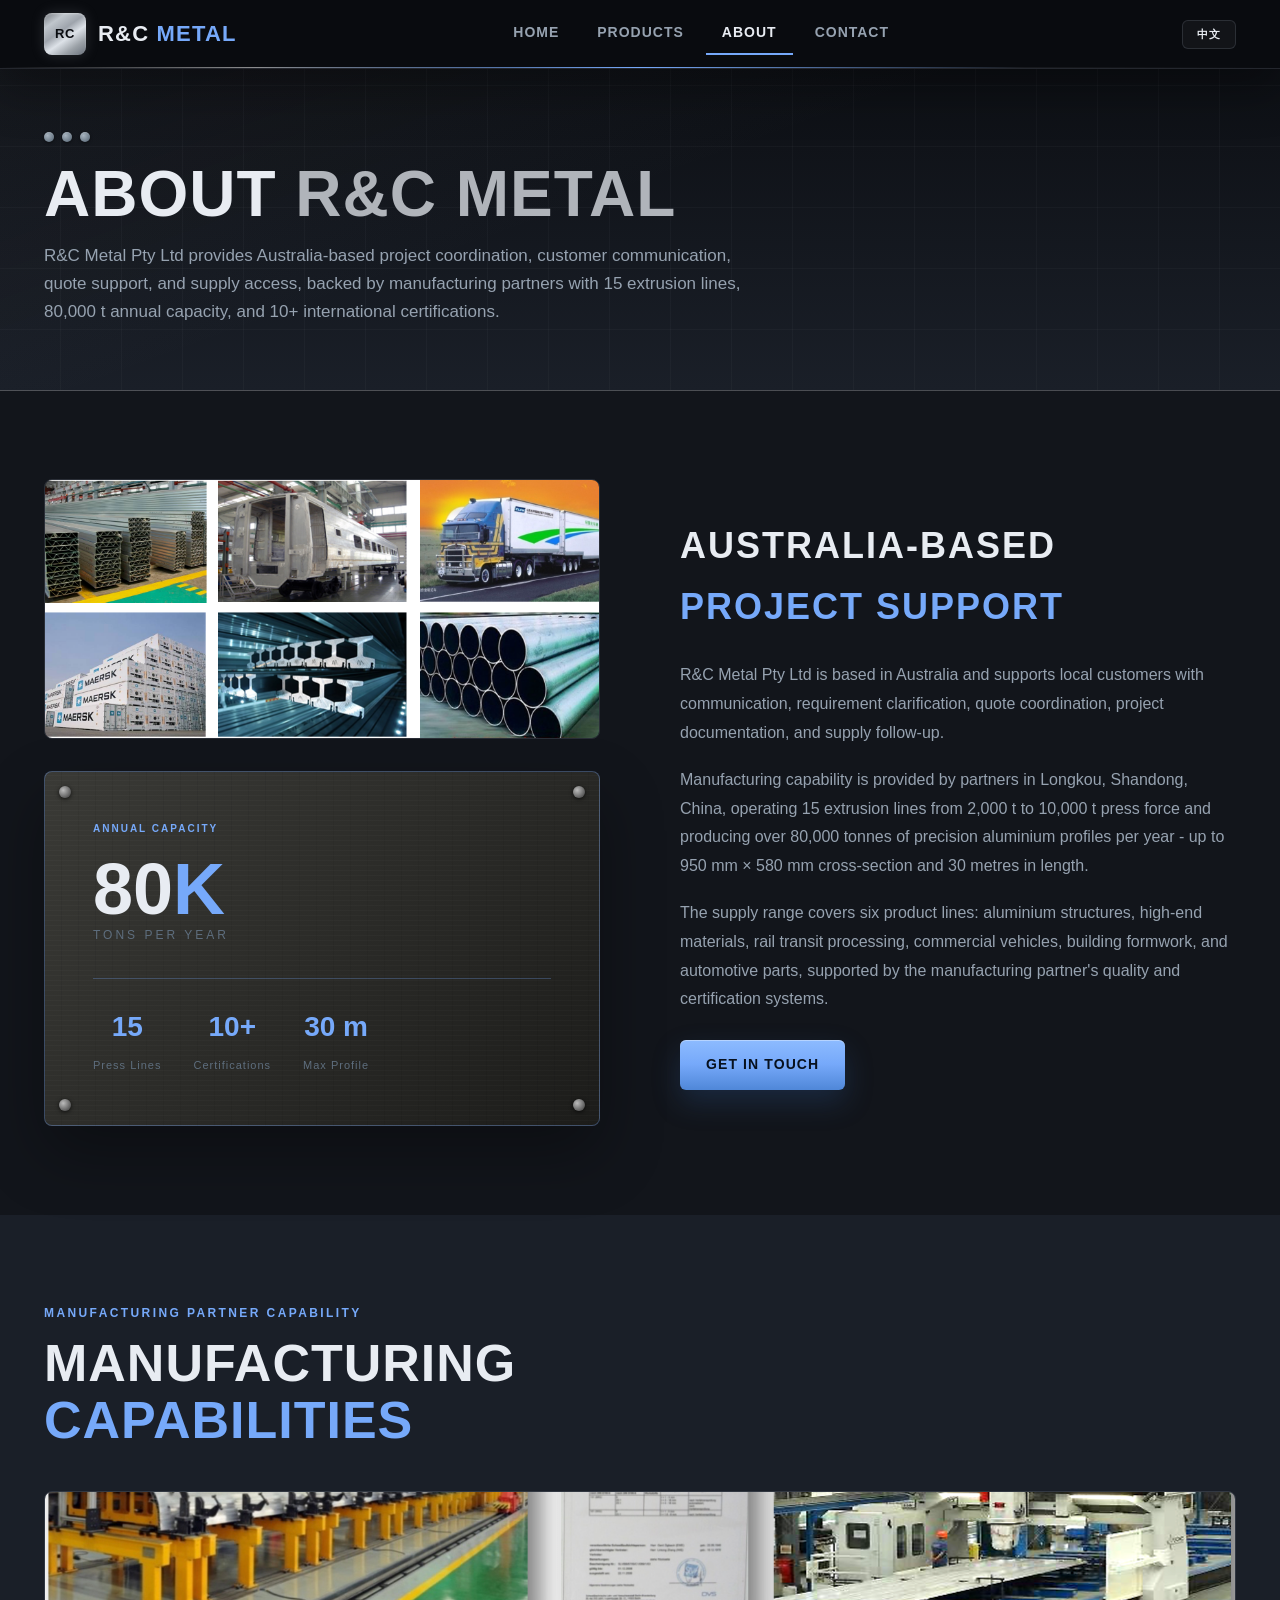
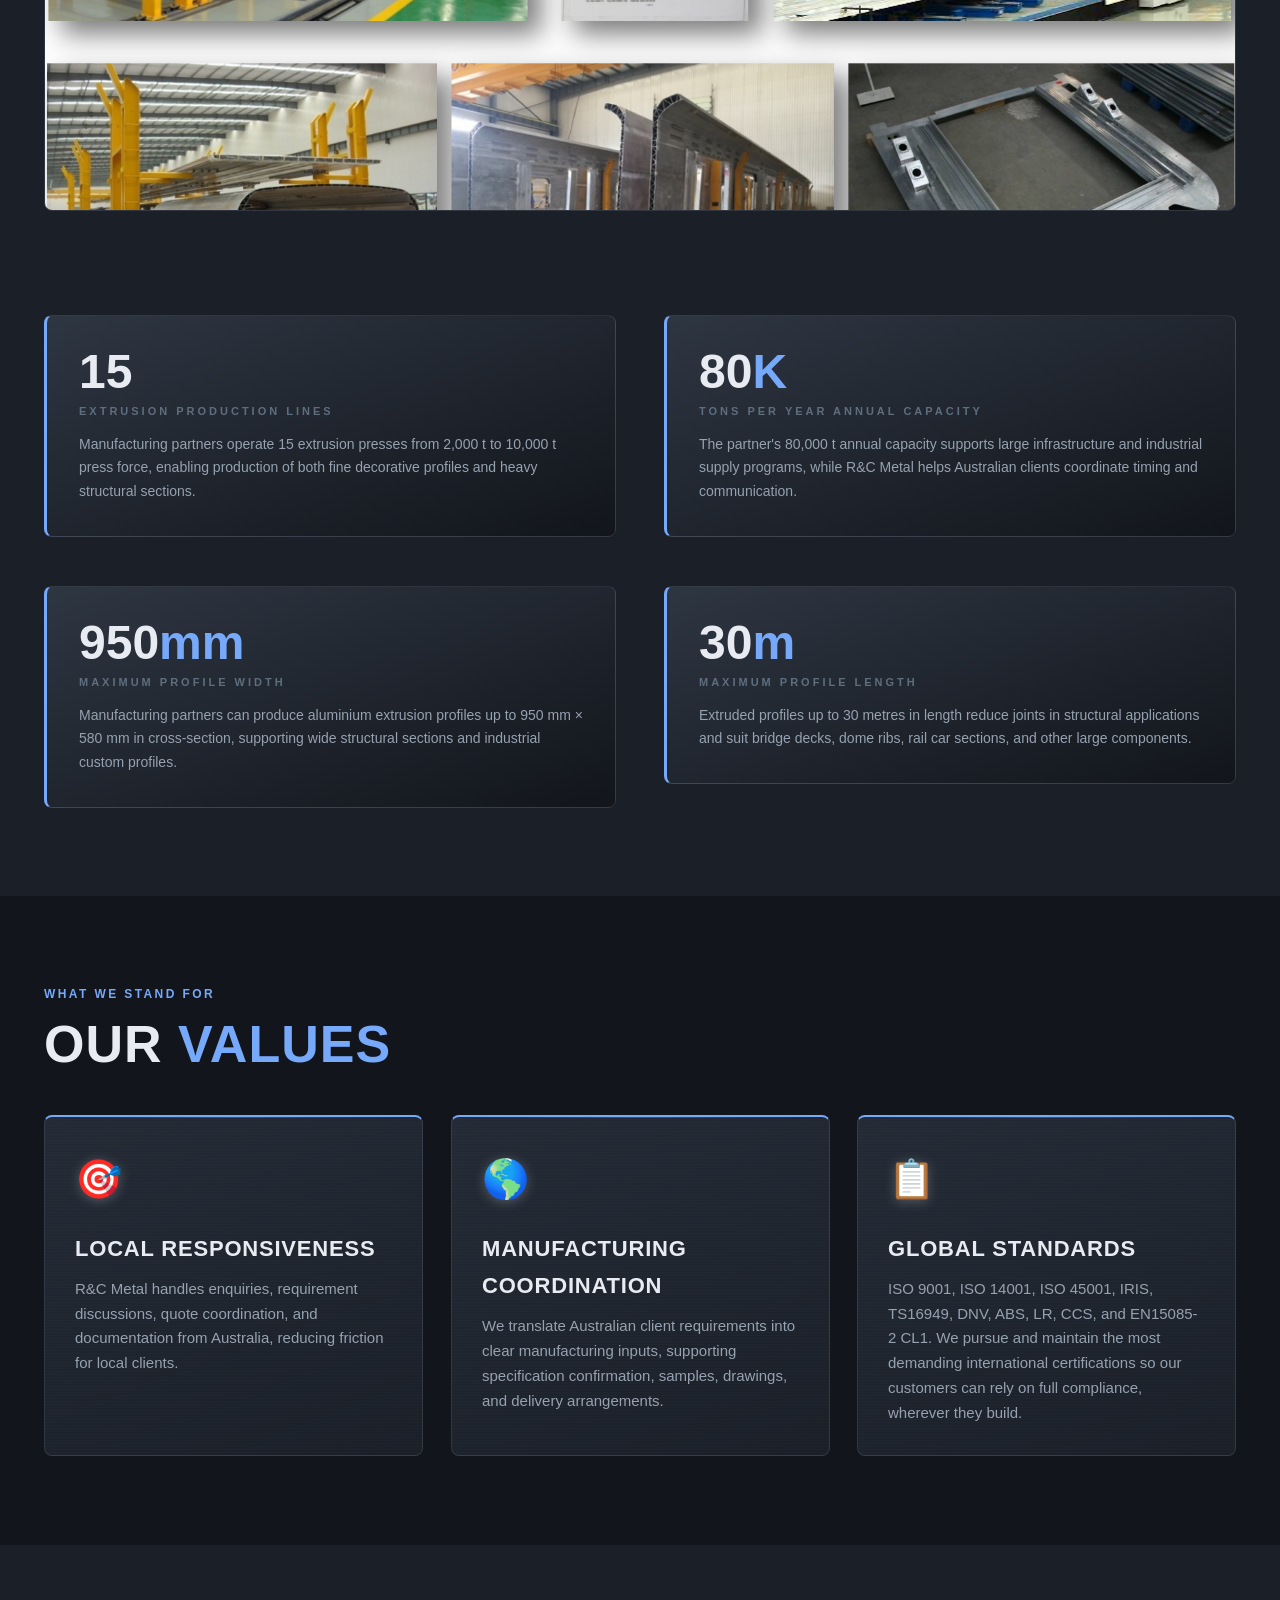
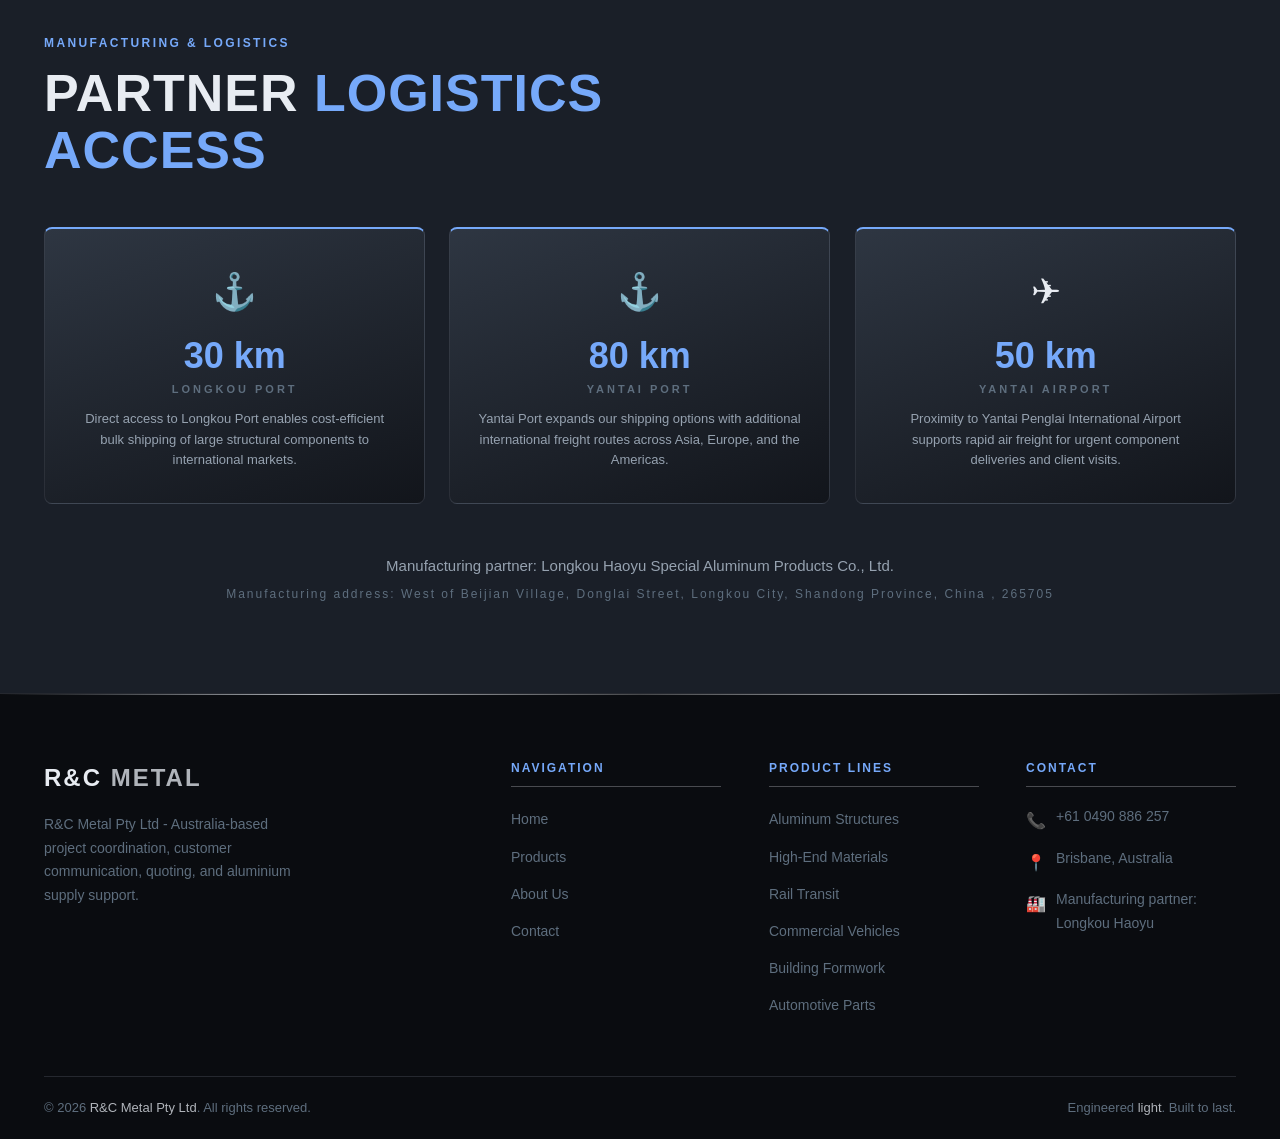
==== commit a739a1bb: "Redesign website UI with taste pass" ====
--- a/about.html
+++ b/about.html
@@ -3,7 +3,7 @@
 <head>
   <meta charset="UTF-8" />
   <meta name="viewport" content="width=device-width, initial-scale=1.0" />
-  <title>About — R&C Metal Pty Ltd</title>
+  <title>About - R&C Metal Pty Ltd</title>
   <meta name="description" content="R&C Metal Pty Ltd provides Australia-based aluminium project coordination, customer support, quoting, and supply access backed by certified manufacturing partners." />
   <link rel="stylesheet" href="style.css" />
   <style>
@@ -34,10 +34,11 @@
           rgba(0,0,0,0.05) 16px, rgba(0,0,0,0.05) 17px
         ),
         linear-gradient(135deg, #3a3a36 0%, #1c1c1a 100%);
-      border: 2px solid var(--rust-primary);
+      border: 1px solid rgba(118,169,250,0.32);
+      border-radius: var(--radius-md);
       padding: 48px;
       position: relative;
-      box-shadow: 8px 8px 0 var(--rust-dark), 16px 16px 0 rgba(196,80,30,0.15);
+      box-shadow: 0 28px 64px rgba(0,0,0,0.32);
     }
 
     /* Corner rivets */
@@ -62,9 +63,9 @@
       font-family: var(--font-accent);
       font-size: 10px;
       font-weight: 700;
-      letter-spacing: 5px;
+      letter-spacing: 2px;
       text-transform: uppercase;
-      color: var(--rust-primary);
+      color: var(--accent);
       margin-bottom: 16px;
       display: block;
     }
@@ -80,7 +81,7 @@
 
     .story-plate .big-num em {
       font-style: normal;
-      color: var(--rust-primary);
+      color: var(--accent);
     }
 
     .story-plate .big-label {
@@ -95,7 +96,7 @@
 
     .story-plate-divider {
       height: 1px;
-      background: var(--border-rust);
+      background: rgba(118,169,250,0.28);
       margin: 24px 0;
     }
 
@@ -111,7 +112,7 @@
       font-family: var(--font-heading);
       font-size: 28px;
       font-weight: 700;
-      color: var(--rust-primary);
+      color: var(--accent);
       display: block;
     }
 
@@ -131,7 +132,7 @@
       margin-bottom: 24px;
     }
 
-    .story-text h2 span { color: var(--rust-primary); }
+    .story-text h2 span { color: var(--accent); }
 
     .story-text p {
       font-size: 16px;
@@ -157,7 +158,8 @@
     .mfg-stat-block {
       background: linear-gradient(160deg, var(--bg-panel), var(--bg-dark));
       border: 1px solid var(--border-steel);
-      border-left: 4px solid var(--rust-primary);
+      border-left: 3px solid var(--accent);
+      border-radius: var(--radius-md);
       padding: 32px;
     }
 
@@ -172,7 +174,7 @@
 
     .mfg-stat-block .mfg-num em {
       font-style: normal;
-      color: var(--rust-primary);
+      color: var(--accent);
     }
 
     .mfg-stat-block .mfg-label {
@@ -215,7 +217,8 @@
     .location-card {
       background: linear-gradient(160deg, var(--bg-panel), var(--bg-dark));
       border: 1px solid var(--border-steel);
-      border-top: 3px solid var(--rust-primary);
+      border-top: 2px solid var(--accent);
+      border-radius: var(--radius-md);
       padding: 32px 28px;
       text-align: center;
     }
@@ -230,7 +233,7 @@
       font-family: var(--font-heading);
       font-size: 36px;
       font-weight: 800;
-      color: var(--rust-primary);
+      color: var(--accent);
       display: block;
       line-height: 1;
     }
@@ -265,12 +268,14 @@
       object-fit: cover;
       margin-bottom: 24px;
       border: 1px solid var(--border-steel);
+      border-radius: var(--radius-md);
     }
     .mfg-factory-img {
       width: 100%; height: 320px;
       object-fit: cover;
       margin-bottom: 48px;
       border: 1px solid var(--border-steel);
+      border-radius: var(--radius-md);
     }
   </style>
 </head>
@@ -351,7 +356,7 @@
         <div class="story-text">
           <h2 data-zh="澳洲本地 <span>项目对接</span>">Australia-Based <span>Project Support</span></h2>
           <p data-zh="R&amp;C Metal Pty Ltd 位于澳洲，负责本地客户沟通、需求梳理、报价协调、项目资料往来及供应进度跟进，让澳洲客户更高效地对接认证铝合金制造资源。">R&C Metal Pty Ltd is based in Australia and supports local customers with communication, requirement clarification, quote coordination, project documentation, and supply follow-up.</p>
-          <p data-zh="制造能力由中国山东省龙口市的制造合作方提供。合作方拥有15条挤压生产线，挤压力从2,000吨到10,000吨不等，年产精密铝型材超过80,000吨。型材截面最大达950 mm × 580 mm，长度最长可达30米。">Manufacturing capability is provided by partners in Longkou, Shandong, China, operating 15 extrusion lines from 2,000 t to 10,000 t press force and producing over 80,000 tonnes of precision aluminium profiles per year — up to 950 mm &times; 580 mm cross-section and 30 metres in length.</p>
+          <p data-zh="制造能力由中国山东省龙口市的制造合作方提供。合作方拥有15条挤压生产线，挤压力从2,000吨到10,000吨不等，年产精密铝型材超过80,000吨。型材截面最大达950 mm × 580 mm，长度最长可达30米。">Manufacturing capability is provided by partners in Longkou, Shandong, China, operating 15 extrusion lines from 2,000 t to 10,000 t press force and producing over 80,000 tonnes of precision aluminium profiles per year - up to 950 mm &times; 580 mm cross-section and 30 metres in length.</p>
           <p data-zh="产品覆盖六大板块：铝结构产品、高端铝材料、轨道交通深加工、铝合金商用车、铝合金建筑模板及铝汽车零部件，并由制造合作方的质量与认证体系支撑。">The supply range covers six product lines: aluminium structures, high-end materials, rail transit processing, commercial vehicles, building formwork, and automotive parts, supported by the manufacturing partner's quality and certification systems.</p>
           <a href="contact.html" class="btn btn-primary" style="margin-top: 8px;" data-zh="立即联系">Get in Touch</a>
         </div>
@@ -463,7 +468,7 @@
 
       <div style="margin-top: 48px; text-align: center;">
         <p style="font-size: 15px; color: var(--text-secondary); margin-bottom: 6px;" data-zh="制造合作方：龙口昊宇特种铝制品有限公司">Manufacturing partner: Longkou Haoyu Special Aluminum Products Co., Ltd.</p>
-        <p style="font-family: var(--font-accent); font-size: 12px; letter-spacing: 2px; color: var(--text-muted);" data-zh="制造地址：山东省龙口市东莱街道北涧村西 · 265705">Manufacturing address: West of Beijian Village, Donglai Street, Longkou City, Shandong Province, China &middot; 265705</p>
+        <p style="font-family: var(--font-accent); font-size: 12px; letter-spacing: 2px; color: var(--text-muted);" data-zh="制造地址：山东省龙口市东莱街道北涧村西, 265705">Manufacturing address: West of Beijian Village, Donglai Street, Longkou City, Shandong Province, China , 265705</p>
       </div>
     </div>
   </section>
@@ -476,7 +481,7 @@
       <div class="footer-grid">
         <div class="footer-brand">
           <span class="logo-text" data-zh="R&amp;C <span>金属</span>">R&amp;C <span>Metal</span></span>
-          <p data-zh="R&amp;C Metal Pty Ltd — 澳洲本地项目对接、客户沟通、报价协调与铝合金产品供应支持。">R&amp;C Metal Pty Ltd — Australia-based project coordination, customer communication, quoting, and aluminium supply support.</p>
+          <p data-zh="R&amp;C Metal Pty Ltd - 澳洲本地项目对接、客户沟通、报价协调与铝合金产品供应支持。">R&amp;C Metal Pty Ltd - Australia-based project coordination, customer communication, quoting, and aluminium supply support.</p>
         </div>
         <div class="footer-col">
           <h4 data-zh="导航">Navigation</h4>
--- a/style.css
+++ b/style.css
@@ -1,10 +1,7 @@
 /* ============================================================
-   R&C METAL PTY LTD — INDUSTRIAL SILVER & STEEL THEME
-   style.css — Shared Stylesheet
+   R&C METAL PTY LTD - INDUSTRIAL SILVER & STEEL THEME
+   style.css - Shared Stylesheet
    ============================================================ */
-
-/* ─── GOOGLE FONTS ─────────────────────────────────────────── */
-@import url('https://fonts.googleapis.com/css2?family=Oswald:wght@400;500;600;700&family=Roboto:wght@300;400;500&family=Rajdhani:wght@400;500;600;700&display=swap');
 
 /* ─── DESIGN TOKENS ─────────────────────────────────────────── */
 :root {
@@ -21,19 +18,23 @@
   --silver-light:   #D8DCE2;   /* bright chrome highlight      */
   --silver-glow:    rgba(176, 180, 186, 0.20);
   --silver-bright:  #EDF0F4;   /* specular white-silver        */
-
-  /* Aliases — keeps all inline HTML var() references working  */
-  --rust-primary: var(--silver-primary);
-  --rust-dark:    var(--silver-dark);
-  --rust-light:   var(--silver-light);
-  --rust-glow:    var(--silver-glow);
+  --accent:         #76A9FA;
+  --accent-dark:    #2F5F9D;
+  --accent-soft:    rgba(118, 169, 250, 0.14);
+  --accent-glow:    rgba(118, 169, 250, 0.24);
+
+  /* Aliases - keeps all inline HTML var() references working  */
+  --rust-primary: var(--accent);
+  --rust-dark:    var(--accent-dark);
+  --rust-light:   #B9D5FF;
+  --rust-glow:    var(--accent-glow);
 
   /* Metal tones */
   --steel:        #7A8592;
   --steel-light:  #A8B4C0;
   --rivet:        #50606E;
 
-  /* Text — cool-toned */
+  /* Text - cool-toned */
   --text-primary:   #E8ECF2;
   --text-secondary: #96A2B0;
   --text-muted:     #5E6E7E;
@@ -44,13 +45,15 @@
   --border-steel:  rgba(120, 132, 148, 0.24);
 
   /* Typography */
-  --font-heading: 'Oswald', 'Rajdhani', sans-serif;
-  --font-body:    'Roboto', sans-serif;
-  --font-accent:  'Rajdhani', sans-serif;
+  --font-heading: "Aptos Display", "Arial Narrow", "Helvetica Neue", Arial, sans-serif;
+  --font-body:    "Aptos", "Segoe UI", Roboto, Arial, sans-serif;
+  --font-accent:  "Aptos", "Segoe UI", Roboto, Arial, sans-serif;
+  --radius-sm: 6px;
+  --radius-md: 8px;
 
   /* Spacing */
-  --section-pad: 90px 0;
-  --container:   1180px;
+  --section-pad: 88px 0;
+  --container:   1240px;
 }
 
 /* ─── RESET & BASE ──────────────────────────────────────────── */
@@ -65,11 +68,12 @@
   line-height: 1.7;
   min-height: 100vh;
   overflow-x: hidden;
+  text-rendering: optimizeLegibility;
 }
 
 /* ─── METALLIC TEXTURE PATTERNS ─────────────────────────────── */
 
-/* Brushed aluminium — fine horizontal grain */
+/* Brushed aluminium - fine horizontal grain */
 .texture-brushed {
   background-image:
     repeating-linear-gradient(
@@ -139,10 +143,7 @@
   border-bottom: 1px solid var(--border-steel);
   backdrop-filter: blur(10px);
   -webkit-backdrop-filter: blur(10px);
-  box-shadow:
-    0 4px 24px rgba(0,0,0,0.6),
-    0 1px 0 rgba(255,255,255,0.05);
-  position: fixed;
+  box-shadow: 0 18px 48px rgba(0,0,0,0.34);
 }
 
 /* Chrome shine strip on nav bottom */
@@ -155,7 +156,7 @@
     90deg,
     transparent 0%,
     rgba(255,255,255,0.06) 20%,
-    var(--silver-primary) 50%,
+    var(--accent) 50%,
     rgba(255,255,255,0.06) 80%,
     transparent 100%
   );
@@ -181,8 +182,8 @@
 
 /* Chrome hexagonal logo mark */
 .nav-logo .logo-mark {
-  width: 44px;
-  height: 44px;
+  width: 42px;
+  height: 42px;
   background: linear-gradient(
     145deg,
     #72767C 0%,
@@ -192,7 +193,7 @@
     #9CA2A8 78%,
     #68707A 100%
   );
-  clip-path: polygon(50% 0%, 100% 25%, 100% 75%, 50% 100%, 0% 75%, 0% 25%);
+  border-radius: var(--radius-md);
   display: flex;
   align-items: center;
   justify-content: center;
@@ -210,12 +211,12 @@
   font-size: 22px;
   font-weight: 700;
   color: var(--text-primary);
-  letter-spacing: 2px;
+  letter-spacing: 1.2px;
   text-transform: uppercase;
 }
 
 .nav-logo .logo-text span {
-  color: var(--silver-primary);
+  color: var(--accent);
 }
 
 /* Nav links */
@@ -232,7 +233,7 @@
   font-family: var(--font-accent);
   font-size: 14px;
   font-weight: 600;
-  letter-spacing: 1.5px;
+  letter-spacing: 1px;
   text-transform: uppercase;
   color: var(--text-secondary);
   text-decoration: none;
@@ -242,8 +243,8 @@
 
 .nav-links a:hover,
 .nav-links a.active {
-  color: var(--silver-light);
-  border-bottom-color: var(--silver-primary);
+  color: var(--text-primary);
+  border-bottom-color: var(--accent);
 }
 
 /* ─── LANGUAGE TOGGLE BUTTON ─────────────────────────────── */
@@ -251,11 +252,12 @@
   font-family: var(--font-accent);
   font-size: 11px;
   font-weight: 700;
-  letter-spacing: 2px;
-  text-transform: uppercase;
-  color: var(--silver-primary);
-  background: transparent;
-  border: 1px solid var(--border-silver);
+  letter-spacing: 1.2px;
+  text-transform: uppercase;
+  color: var(--text-primary);
+  background: rgba(255,255,255,0.04);
+  border: 1px solid var(--border-steel);
+  border-radius: var(--radius-sm);
   padding: 6px 14px;
   cursor: pointer;
   transition: background 0.2s, color 0.2s;
@@ -264,8 +266,8 @@
 }
 
 .lang-btn:hover {
-  background: var(--silver-primary);
-  color: #0A0C10;
+  background: var(--accent);
+  color: #08101D;
 }
 
 /* Mobile hamburger */
@@ -289,17 +291,18 @@
 
 /* ─── SECTION HEADER ────────────────────────────────────────── */
 .section-header {
-  text-align: center;
-  margin-bottom: 60px;
+  text-align: left;
+  margin-bottom: 42px;
+  max-width: 760px;
 }
 
 .section-label {
   font-family: var(--font-accent);
   font-size: 12px;
   font-weight: 600;
-  letter-spacing: 4px;
-  text-transform: uppercase;
-  color: var(--silver-primary);
+  letter-spacing: 2.4px;
+  text-transform: uppercase;
+  color: var(--accent);
   display: block;
   margin-bottom: 12px;
 }
@@ -308,7 +311,7 @@
   font-family: var(--font-heading);
   font-size: clamp(32px, 5vw, 52px);
   font-weight: 700;
-  letter-spacing: 2px;
+  letter-spacing: 1px;
   text-transform: uppercase;
   color: var(--text-primary);
   line-height: 1.1;
@@ -316,12 +319,12 @@
 
 .section-title em {
   font-style: normal;
-  color: var(--silver-primary);
+  color: var(--accent);
 }
 
 /* Chrome divider */
 .section-divider {
-  display: flex;
+  display: none;
   align-items: center;
   justify-content: center;
   gap: 12px;
@@ -352,61 +355,51 @@
   display: inline-flex;
   align-items: center;
   gap: 10px;
-  padding: 14px 32px;
+  padding: 13px 26px;
   font-family: var(--font-accent);
   font-size: 14px;
   font-weight: 700;
-  letter-spacing: 2px;
+  letter-spacing: 1.1px;
   text-transform: uppercase;
   text-decoration: none;
   border: none;
   cursor: pointer;
-  transition: all 0.25s ease;
+  transition: transform 0.22s ease, box-shadow 0.22s ease, background 0.22s ease, border-color 0.22s ease, color 0.22s ease;
   position: relative;
-  clip-path: polygon(8px 0%, 100% 0%, calc(100% - 8px) 100%, 0% 100%);
-}
-
-/* Primary — Chrome Silver */
+  border-radius: var(--radius-sm);
+  white-space: nowrap;
+}
+
+/* Primary - Chrome Silver */
 .btn-primary {
-  background: linear-gradient(
-    145deg,
-    #7C8088 0%,
-    #C4CAD2 35%,
-    #A2A8B0 55%,
-    #666C74 100%
-  );
-  color: #0A0C10;
-  box-shadow: 0 4px 16px rgba(176,180,186,0.18), inset 0 1px 0 rgba(255,255,255,0.32);
+  background: linear-gradient(180deg, #8DBBFF 0%, var(--accent) 48%, #4F87D8 100%);
+  color: #07111F;
+  box-shadow: 0 12px 28px rgba(47,95,157,0.28), inset 0 1px 0 rgba(255,255,255,0.36);
 }
 
 .btn-primary:hover {
-  background: linear-gradient(
-    145deg,
-    #909498 0%,
-    #D4D8DF 35%,
-    #B2B8C0 55%,
-    #787C84 100%
-  );
-  box-shadow: 0 6px 24px rgba(176,180,186,0.35);
+  background: linear-gradient(180deg, #A5CBFF 0%, #86B7FF 48%, #5B94E8 100%);
+  box-shadow: 0 16px 34px rgba(47,95,157,0.36);
   transform: translateY(-2px);
 }
-
-/* Outline — Steel */
+.btn:active { transform: translateY(1px); }
+
+/* Outline - Steel */
 .btn-outline {
-  background: transparent;
+  background: rgba(255,255,255,0.03);
   color: var(--text-primary);
-  border: 2px solid var(--steel);
+  border: 1px solid var(--border-steel);
 }
 
 .btn-outline:hover {
   border-color: var(--silver-primary);
   color: var(--silver-light);
-  box-shadow: 0 0 16px var(--silver-glow);
+  box-shadow: 0 12px 28px rgba(0,0,0,0.28);
 }
 
 /* ─── PAGE HERO (inner pages) ───────────────────────────────── */
 .page-hero {
-  padding: 130px 0 60px;
+  padding: 132px 0 64px;
   background:
     linear-gradient(160deg, rgba(176,180,186,0.06) 0%, transparent 50%),
     linear-gradient(180deg, var(--bg-darkest) 0%, var(--bg-mid) 100%);
@@ -446,7 +439,7 @@
   font-family: var(--font-heading);
   font-size: clamp(36px, 6vw, 64px);
   font-weight: 700;
-  letter-spacing: 3px;
+  letter-spacing: 1px;
   text-transform: uppercase;
   color: var(--text-primary);
   line-height: 1.0;
@@ -460,7 +453,8 @@
 .page-hero p {
   font-size: 17px;
   color: var(--text-secondary);
-  max-width: 540px;
+  max-width: 720px;
+  line-height: 1.65;
 }
 
 /* ─── RIVET DECORATORS ──────────────────────────────────────── */
@@ -489,8 +483,9 @@
     ),
     linear-gradient(160deg, var(--bg-light) 0%, var(--bg-mid) 100%);
   border: 1px solid var(--border-steel);
-  border-top: 3px solid var(--silver-primary);
-  padding: 32px;
+  border-top: 2px solid var(--accent);
+  border-radius: var(--radius-md);
+  padding: 30px;
   position: relative;
   transition: transform 0.25s, box-shadow 0.25s, border-color 0.25s;
   overflow: hidden;
@@ -523,9 +518,9 @@
 }
 
 .card:hover {
-  transform: translateY(-4px);
-  box-shadow: 0 12px 40px rgba(0,0,0,0.45), 0 0 20px var(--silver-glow);
-  border-color: var(--silver-primary);
+  transform: translateY(-3px);
+  box-shadow: 0 18px 40px rgba(0,0,0,0.36);
+  border-color: rgba(118,169,250,0.58);
 }
 
 .card-icon {
@@ -539,7 +534,7 @@
   font-family: var(--font-heading);
   font-size: 22px;
   font-weight: 600;
-  letter-spacing: 1.5px;
+  letter-spacing: 0.8px;
   text-transform: uppercase;
   color: var(--text-primary);
   margin-bottom: 10px;
@@ -637,7 +632,8 @@
   padding: 14px 18px;
   background: var(--bg-panel);
   border: 1px solid var(--border-steel);
-  border-bottom: 2px solid var(--silver-dark);
+  border-bottom: 1px solid var(--accent-dark);
+  border-radius: var(--radius-sm);
   color: var(--text-primary);
   font-family: var(--font-body);
   font-size: 15px;
@@ -650,8 +646,8 @@
 .form-group input:focus,
 .form-group select:focus,
 .form-group textarea:focus {
-  border-color: var(--silver-primary);
-  box-shadow: 0 0 0 3px var(--silver-glow);
+  border-color: var(--accent);
+  box-shadow: 0 0 0 3px var(--accent-soft);
 }
 
 .form-group textarea {
@@ -708,9 +704,9 @@
   font-family: var(--font-accent);
   font-size: 12px;
   font-weight: 700;
-  letter-spacing: 3px;
-  text-transform: uppercase;
-  color: var(--silver-primary);
+  letter-spacing: 2px;
+  text-transform: uppercase;
+  color: var(--accent);
   margin-bottom: 18px;
   padding-bottom: 8px;
   border-bottom: 1px solid var(--border-silver);
@@ -891,34 +887,16 @@
   to   { max-width: 80px; opacity: 1; }
 }
 
-/* ─── PAGE LOAD ─────────────────────────────────────────────── */
-body {
-  animation: rcPageLoad 0.45s ease both;
-}
-
-/* ─── HERO ENTRANCE (index.html) ────────────────────────────── */
-.hero-content .hero-eyebrow {
-  animation: rcFadeLeft 0.7s ease 0.25s both;
-}
-.hero-content h1 {
-  animation: rcFadeUp 0.75s ease 0.50s both;
-}
-.hero-content p {
-  animation: rcFadeUp 0.7s ease 0.75s both;
-}
-.hero-content .hero-actions {
-  animation: rcFadeUp 0.7s ease 0.95s both;
-}
-.hero-badge {
-  animation: rcScaleIn 0.75s cubic-bezier(0.34,1.56,0.64,1) 1.2s both, rcPulse 4s ease-in-out 2s infinite;
-}
-
-/* ─── PAGE HERO ENTRANCE (sub-pages) ───────────────────────── */
-.page-hero-content .rivets .rivet:nth-child(1) { animation: rcRivetPop 0.45s ease 0.2s both; }
-.page-hero-content .rivets .rivet:nth-child(2) { animation: rcRivetPop 0.45s ease 0.33s both; }
-.page-hero-content .rivets .rivet:nth-child(3) { animation: rcRivetPop 0.45s ease 0.46s both; }
-.page-hero-content h1 { animation: rcFadeUp 0.7s ease 0.5s both; }
-.page-hero-content p  { animation: rcFadeUp 0.7s ease 0.70s both; }
+/* ─── HERO LOAD STATE ──────────────────────────────────────── */
+.hero-content .hero-eyebrow,
+.hero-content h1,
+.hero-content p,
+.hero-content .hero-actions,
+.page-hero-content h1,
+.page-hero-content p {
+  opacity: 1;
+  transform: none;
+}
 
 /* ─── LOGO MARK hover glow ──────────────────────────────────── */
 .nav-logo .logo-mark {
@@ -942,7 +920,7 @@
   pointer-events: none;
 }
 
-/* ─── SCROLL REVEAL — base state (set by JS) ────────────────── */
+/* ─── SCROLL REVEAL - base state (set by JS) ────────────────── */
 .rc-reveal {
   opacity: 0;
   will-change: opacity, transform;
@@ -960,7 +938,7 @@
 /* Delay helpers (applied inline by JS) */
 /* JS sets transition-delay directly via style prop */
 
-/* ─── STAT BAR — counter items ─────────────────────────────── */
+/* ─── STAT BAR - counter items ─────────────────────────────── */
 .stat.rc-reveal.rc-in .stat-num {
   animation: rcStatReveal 0.5s ease both;
 }
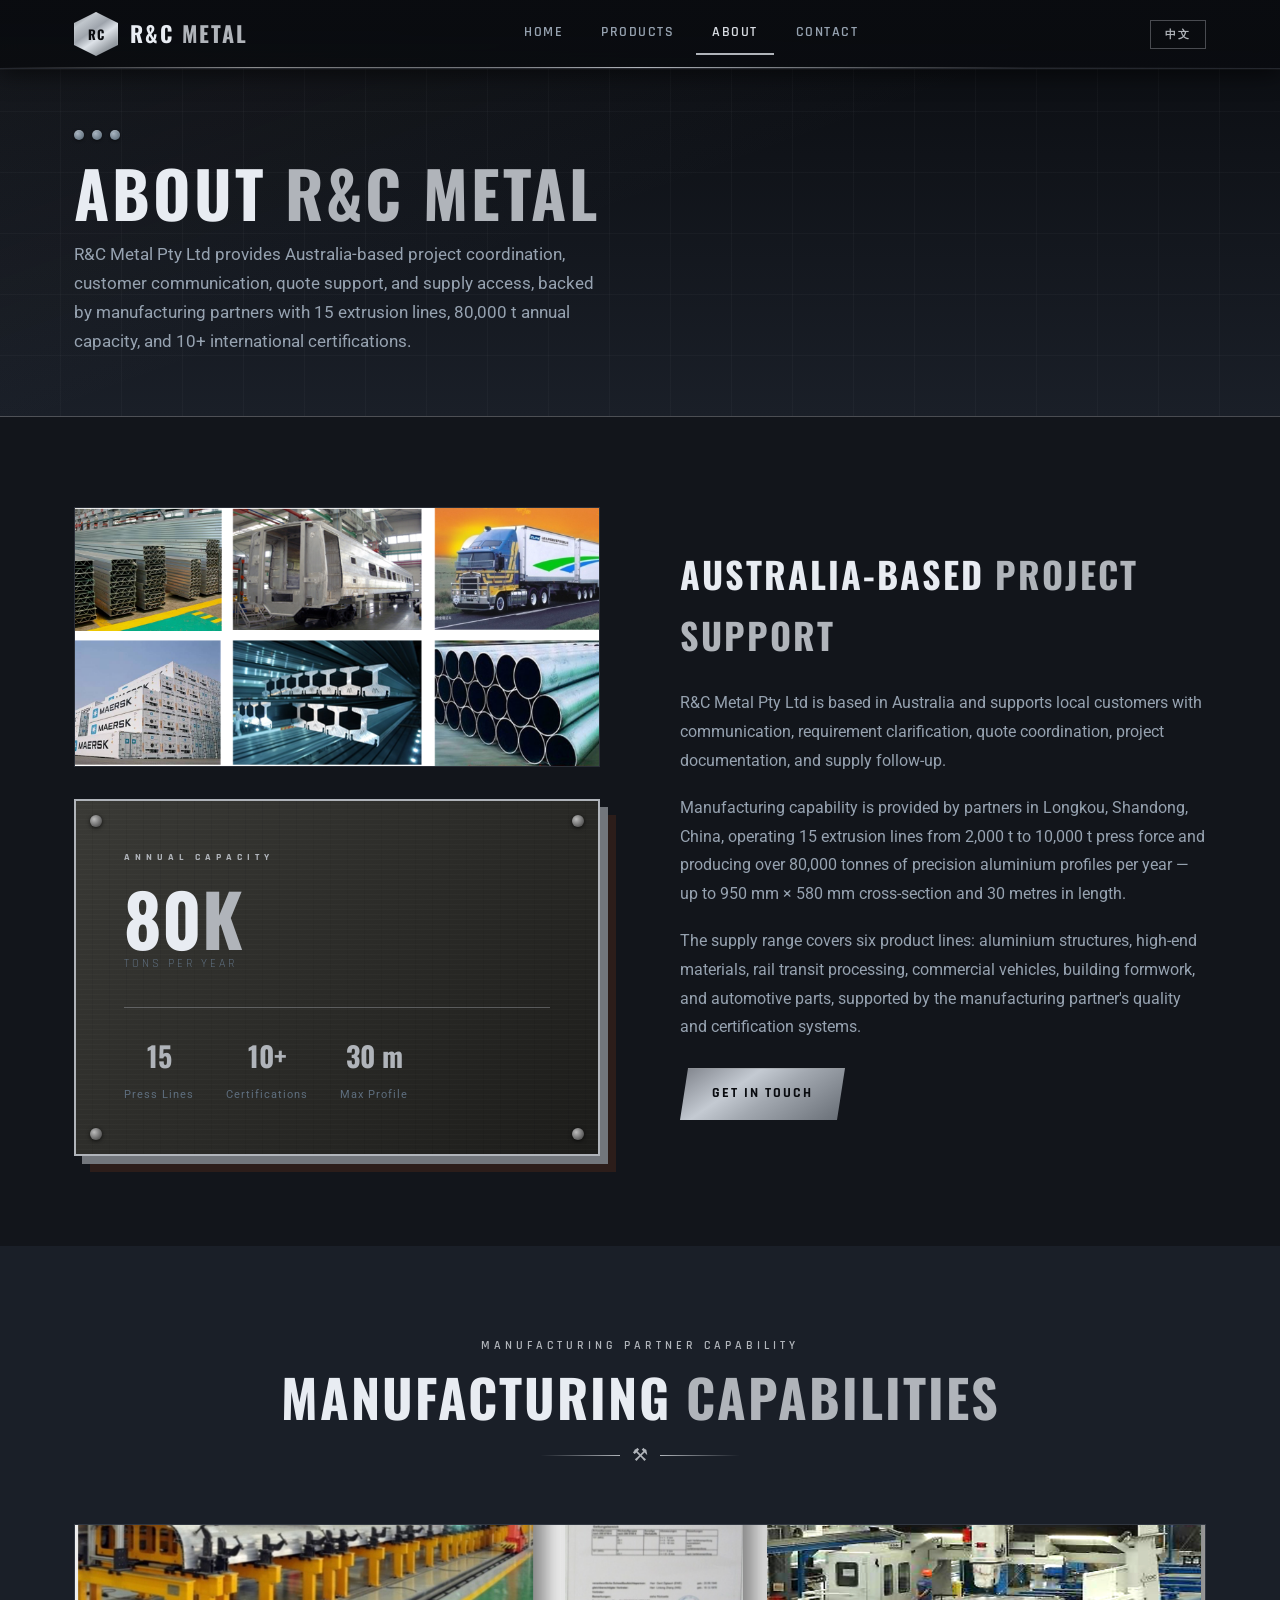
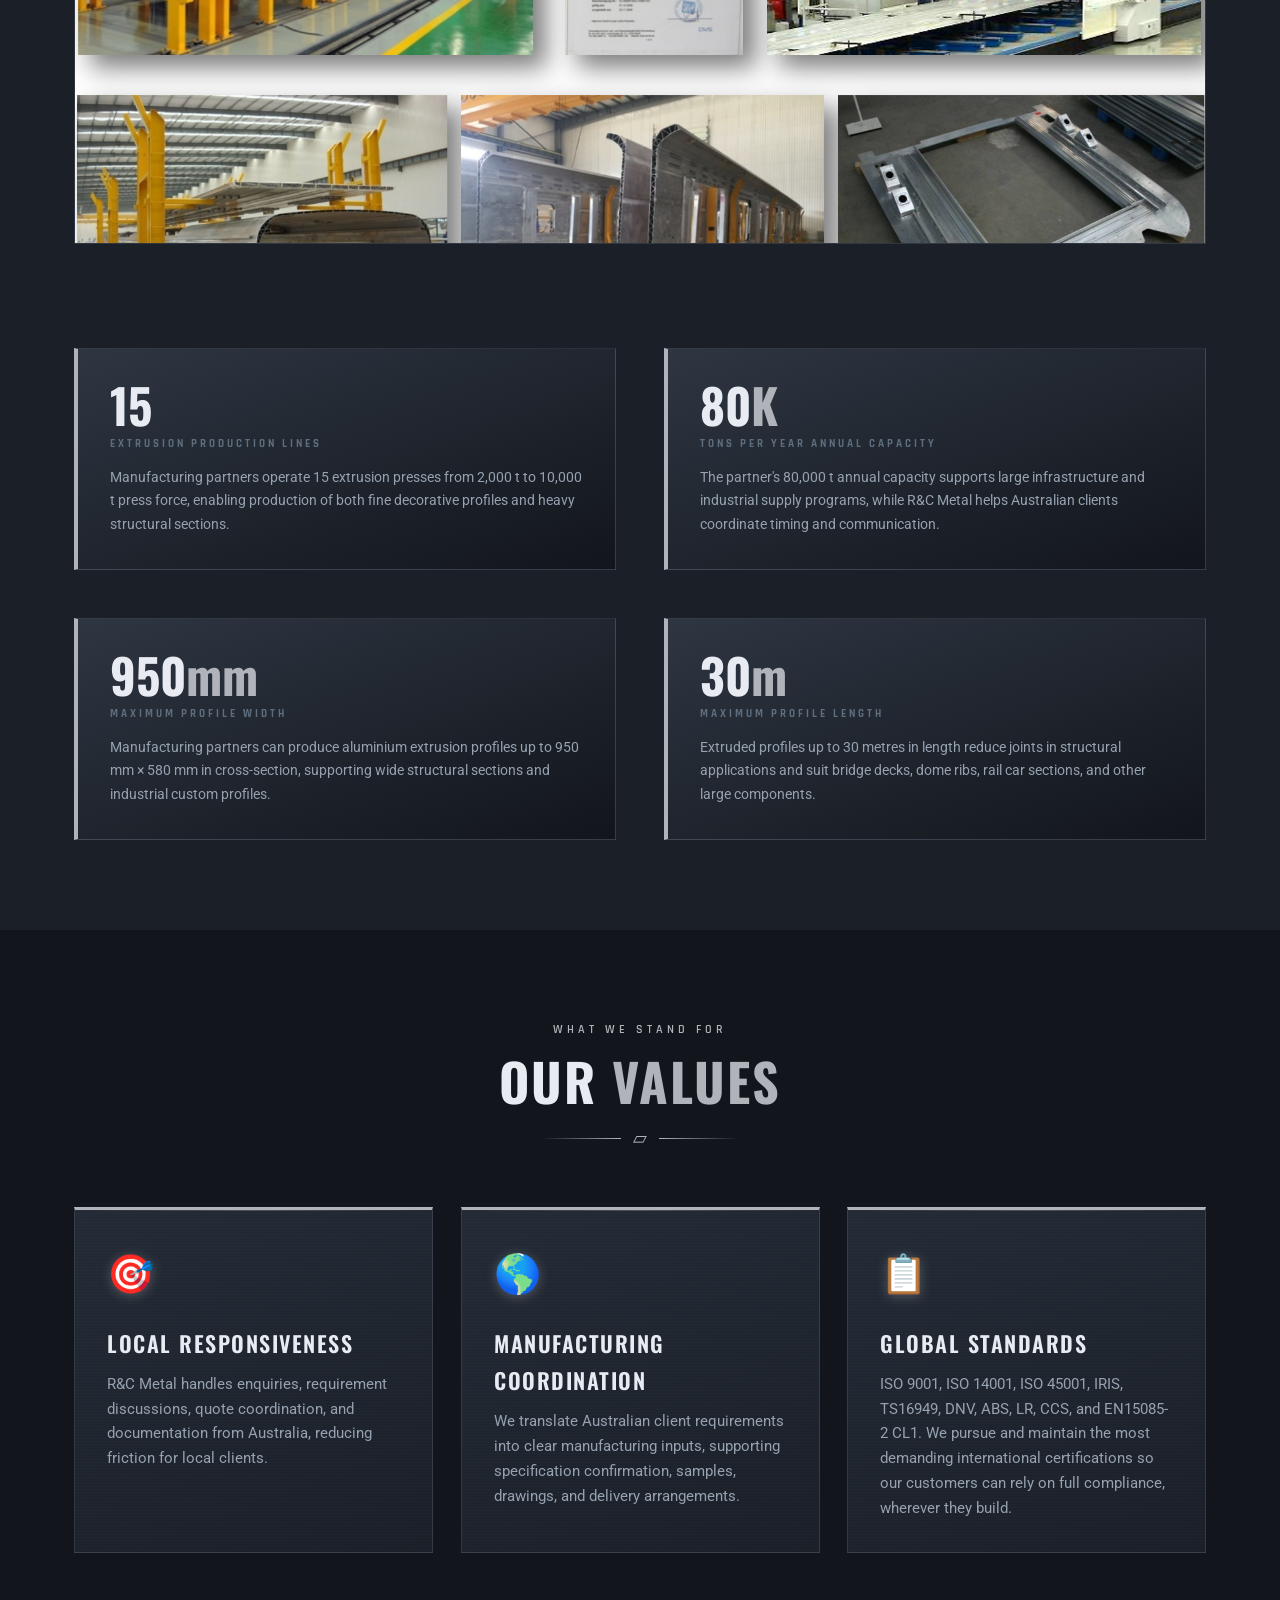
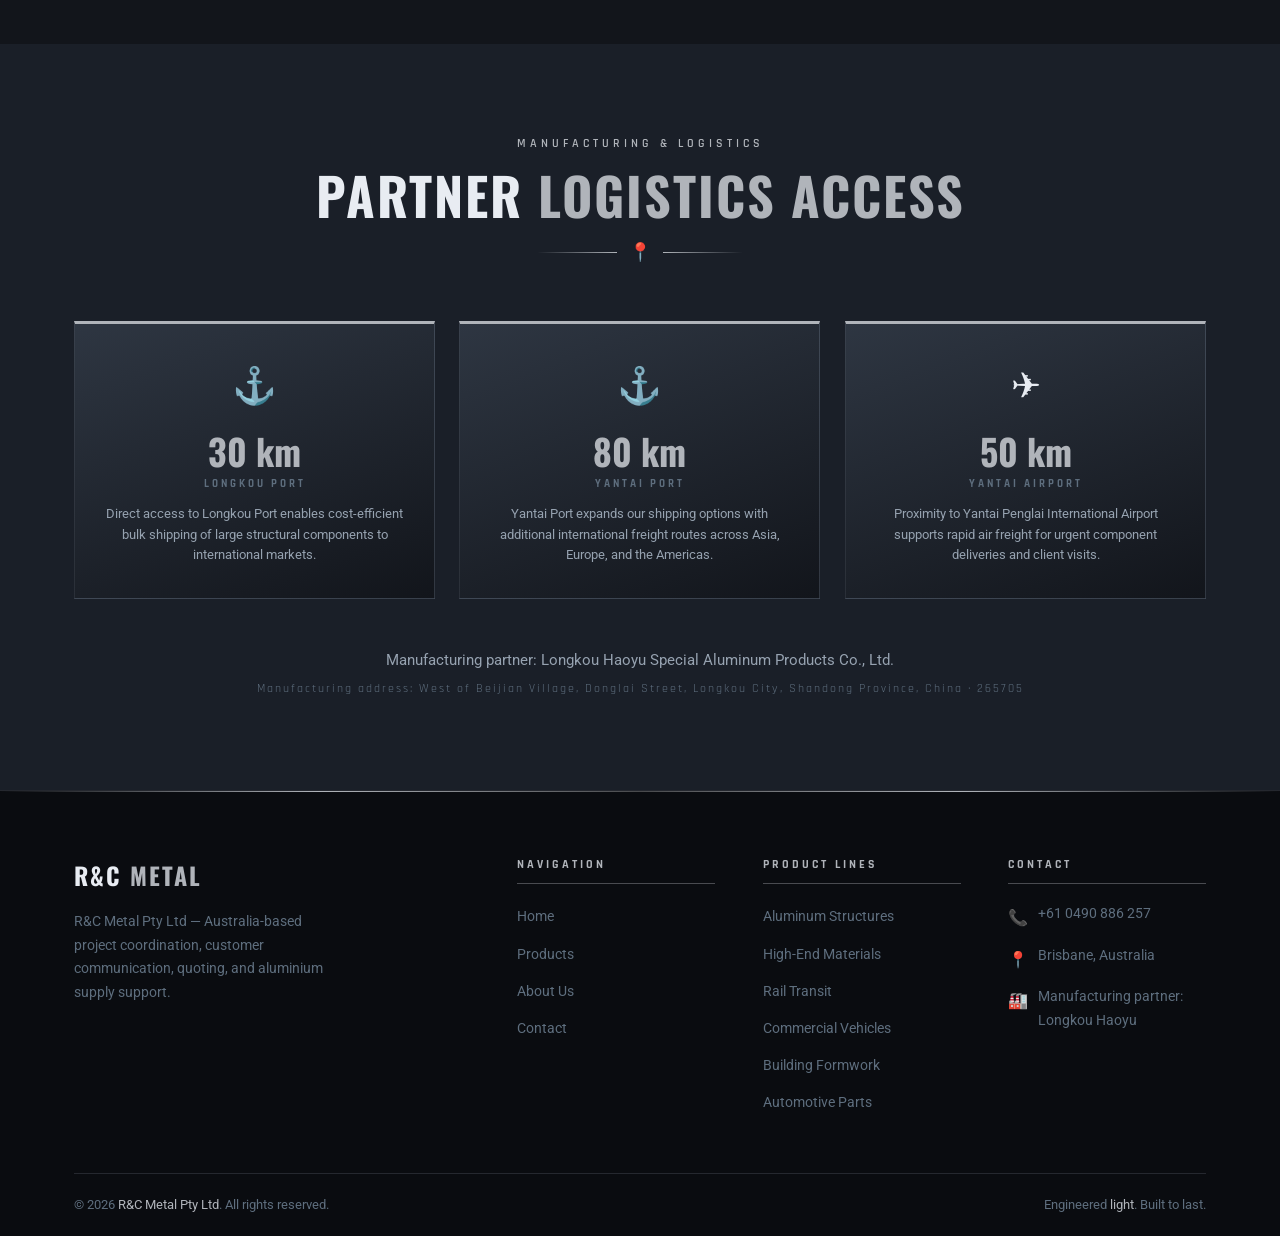
==== commit 93929369: "Revert "Redesign website UI with taste pass" This reverts commit a739a1bb4716e52c3a4824de5a8ada9f97b" ====
--- a/about.html
+++ b/about.html
@@ -3,7 +3,7 @@
 <head>
   <meta charset="UTF-8" />
   <meta name="viewport" content="width=device-width, initial-scale=1.0" />
-  <title>About - R&C Metal Pty Ltd</title>
+  <title>About — R&C Metal Pty Ltd</title>
   <meta name="description" content="R&C Metal Pty Ltd provides Australia-based aluminium project coordination, customer support, quoting, and supply access backed by certified manufacturing partners." />
   <link rel="stylesheet" href="style.css" />
   <style>
@@ -34,11 +34,10 @@
           rgba(0,0,0,0.05) 16px, rgba(0,0,0,0.05) 17px
         ),
         linear-gradient(135deg, #3a3a36 0%, #1c1c1a 100%);
-      border: 1px solid rgba(118,169,250,0.32);
-      border-radius: var(--radius-md);
+      border: 2px solid var(--rust-primary);
       padding: 48px;
       position: relative;
-      box-shadow: 0 28px 64px rgba(0,0,0,0.32);
+      box-shadow: 8px 8px 0 var(--rust-dark), 16px 16px 0 rgba(196,80,30,0.15);
     }
 
     /* Corner rivets */
@@ -63,9 +62,9 @@
       font-family: var(--font-accent);
       font-size: 10px;
       font-weight: 700;
-      letter-spacing: 2px;
+      letter-spacing: 5px;
       text-transform: uppercase;
-      color: var(--accent);
+      color: var(--rust-primary);
       margin-bottom: 16px;
       display: block;
     }
@@ -81,7 +80,7 @@
 
     .story-plate .big-num em {
       font-style: normal;
-      color: var(--accent);
+      color: var(--rust-primary);
     }
 
     .story-plate .big-label {
@@ -96,7 +95,7 @@
 
     .story-plate-divider {
       height: 1px;
-      background: rgba(118,169,250,0.28);
+      background: var(--border-rust);
       margin: 24px 0;
     }
 
@@ -112,7 +111,7 @@
       font-family: var(--font-heading);
       font-size: 28px;
       font-weight: 700;
-      color: var(--accent);
+      color: var(--rust-primary);
       display: block;
     }
 
@@ -132,7 +131,7 @@
       margin-bottom: 24px;
     }
 
-    .story-text h2 span { color: var(--accent); }
+    .story-text h2 span { color: var(--rust-primary); }
 
     .story-text p {
       font-size: 16px;
@@ -158,8 +157,7 @@
     .mfg-stat-block {
       background: linear-gradient(160deg, var(--bg-panel), var(--bg-dark));
       border: 1px solid var(--border-steel);
-      border-left: 3px solid var(--accent);
-      border-radius: var(--radius-md);
+      border-left: 4px solid var(--rust-primary);
       padding: 32px;
     }
 
@@ -174,7 +172,7 @@
 
     .mfg-stat-block .mfg-num em {
       font-style: normal;
-      color: var(--accent);
+      color: var(--rust-primary);
     }
 
     .mfg-stat-block .mfg-label {
@@ -217,8 +215,7 @@
     .location-card {
       background: linear-gradient(160deg, var(--bg-panel), var(--bg-dark));
       border: 1px solid var(--border-steel);
-      border-top: 2px solid var(--accent);
-      border-radius: var(--radius-md);
+      border-top: 3px solid var(--rust-primary);
       padding: 32px 28px;
       text-align: center;
     }
@@ -233,7 +230,7 @@
       font-family: var(--font-heading);
       font-size: 36px;
       font-weight: 800;
-      color: var(--accent);
+      color: var(--rust-primary);
       display: block;
       line-height: 1;
     }
@@ -268,14 +265,12 @@
       object-fit: cover;
       margin-bottom: 24px;
       border: 1px solid var(--border-steel);
-      border-radius: var(--radius-md);
     }
     .mfg-factory-img {
       width: 100%; height: 320px;
       object-fit: cover;
       margin-bottom: 48px;
       border: 1px solid var(--border-steel);
-      border-radius: var(--radius-md);
     }
   </style>
 </head>
@@ -356,7 +351,7 @@
         <div class="story-text">
           <h2 data-zh="澳洲本地 <span>项目对接</span>">Australia-Based <span>Project Support</span></h2>
           <p data-zh="R&amp;C Metal Pty Ltd 位于澳洲，负责本地客户沟通、需求梳理、报价协调、项目资料往来及供应进度跟进，让澳洲客户更高效地对接认证铝合金制造资源。">R&C Metal Pty Ltd is based in Australia and supports local customers with communication, requirement clarification, quote coordination, project documentation, and supply follow-up.</p>
-          <p data-zh="制造能力由中国山东省龙口市的制造合作方提供。合作方拥有15条挤压生产线，挤压力从2,000吨到10,000吨不等，年产精密铝型材超过80,000吨。型材截面最大达950 mm × 580 mm，长度最长可达30米。">Manufacturing capability is provided by partners in Longkou, Shandong, China, operating 15 extrusion lines from 2,000 t to 10,000 t press force and producing over 80,000 tonnes of precision aluminium profiles per year - up to 950 mm &times; 580 mm cross-section and 30 metres in length.</p>
+          <p data-zh="制造能力由中国山东省龙口市的制造合作方提供。合作方拥有15条挤压生产线，挤压力从2,000吨到10,000吨不等，年产精密铝型材超过80,000吨。型材截面最大达950 mm × 580 mm，长度最长可达30米。">Manufacturing capability is provided by partners in Longkou, Shandong, China, operating 15 extrusion lines from 2,000 t to 10,000 t press force and producing over 80,000 tonnes of precision aluminium profiles per year — up to 950 mm &times; 580 mm cross-section and 30 metres in length.</p>
           <p data-zh="产品覆盖六大板块：铝结构产品、高端铝材料、轨道交通深加工、铝合金商用车、铝合金建筑模板及铝汽车零部件，并由制造合作方的质量与认证体系支撑。">The supply range covers six product lines: aluminium structures, high-end materials, rail transit processing, commercial vehicles, building formwork, and automotive parts, supported by the manufacturing partner's quality and certification systems.</p>
           <a href="contact.html" class="btn btn-primary" style="margin-top: 8px;" data-zh="立即联系">Get in Touch</a>
         </div>
@@ -468,7 +463,7 @@
 
       <div style="margin-top: 48px; text-align: center;">
         <p style="font-size: 15px; color: var(--text-secondary); margin-bottom: 6px;" data-zh="制造合作方：龙口昊宇特种铝制品有限公司">Manufacturing partner: Longkou Haoyu Special Aluminum Products Co., Ltd.</p>
-        <p style="font-family: var(--font-accent); font-size: 12px; letter-spacing: 2px; color: var(--text-muted);" data-zh="制造地址：山东省龙口市东莱街道北涧村西, 265705">Manufacturing address: West of Beijian Village, Donglai Street, Longkou City, Shandong Province, China , 265705</p>
+        <p style="font-family: var(--font-accent); font-size: 12px; letter-spacing: 2px; color: var(--text-muted);" data-zh="制造地址：山东省龙口市东莱街道北涧村西 · 265705">Manufacturing address: West of Beijian Village, Donglai Street, Longkou City, Shandong Province, China &middot; 265705</p>
       </div>
     </div>
   </section>
@@ -481,7 +476,7 @@
       <div class="footer-grid">
         <div class="footer-brand">
           <span class="logo-text" data-zh="R&amp;C <span>金属</span>">R&amp;C <span>Metal</span></span>
-          <p data-zh="R&amp;C Metal Pty Ltd - 澳洲本地项目对接、客户沟通、报价协调与铝合金产品供应支持。">R&amp;C Metal Pty Ltd - Australia-based project coordination, customer communication, quoting, and aluminium supply support.</p>
+          <p data-zh="R&amp;C Metal Pty Ltd — 澳洲本地项目对接、客户沟通、报价协调与铝合金产品供应支持。">R&amp;C Metal Pty Ltd — Australia-based project coordination, customer communication, quoting, and aluminium supply support.</p>
         </div>
         <div class="footer-col">
           <h4 data-zh="导航">Navigation</h4>
--- a/style.css
+++ b/style.css
@@ -1,7 +1,10 @@
 /* ============================================================
-   R&C METAL PTY LTD - INDUSTRIAL SILVER & STEEL THEME
-   style.css - Shared Stylesheet
+   R&C METAL PTY LTD — INDUSTRIAL SILVER & STEEL THEME
+   style.css — Shared Stylesheet
    ============================================================ */
+
+/* ─── GOOGLE FONTS ─────────────────────────────────────────── */
+@import url('https://fonts.googleapis.com/css2?family=Oswald:wght@400;500;600;700&family=Roboto:wght@300;400;500&family=Rajdhani:wght@400;500;600;700&display=swap');
 
 /* ─── DESIGN TOKENS ─────────────────────────────────────────── */
 :root {
@@ -18,23 +21,19 @@
   --silver-light:   #D8DCE2;   /* bright chrome highlight      */
   --silver-glow:    rgba(176, 180, 186, 0.20);
   --silver-bright:  #EDF0F4;   /* specular white-silver        */
-  --accent:         #76A9FA;
-  --accent-dark:    #2F5F9D;
-  --accent-soft:    rgba(118, 169, 250, 0.14);
-  --accent-glow:    rgba(118, 169, 250, 0.24);
-
-  /* Aliases - keeps all inline HTML var() references working  */
-  --rust-primary: var(--accent);
-  --rust-dark:    var(--accent-dark);
-  --rust-light:   #B9D5FF;
-  --rust-glow:    var(--accent-glow);
+
+  /* Aliases — keeps all inline HTML var() references working  */
+  --rust-primary: var(--silver-primary);
+  --rust-dark:    var(--silver-dark);
+  --rust-light:   var(--silver-light);
+  --rust-glow:    var(--silver-glow);
 
   /* Metal tones */
   --steel:        #7A8592;
   --steel-light:  #A8B4C0;
   --rivet:        #50606E;
 
-  /* Text - cool-toned */
+  /* Text — cool-toned */
   --text-primary:   #E8ECF2;
   --text-secondary: #96A2B0;
   --text-muted:     #5E6E7E;
@@ -45,15 +44,13 @@
   --border-steel:  rgba(120, 132, 148, 0.24);
 
   /* Typography */
-  --font-heading: "Aptos Display", "Arial Narrow", "Helvetica Neue", Arial, sans-serif;
-  --font-body:    "Aptos", "Segoe UI", Roboto, Arial, sans-serif;
-  --font-accent:  "Aptos", "Segoe UI", Roboto, Arial, sans-serif;
-  --radius-sm: 6px;
-  --radius-md: 8px;
+  --font-heading: 'Oswald', 'Rajdhani', sans-serif;
+  --font-body:    'Roboto', sans-serif;
+  --font-accent:  'Rajdhani', sans-serif;
 
   /* Spacing */
-  --section-pad: 88px 0;
-  --container:   1240px;
+  --section-pad: 90px 0;
+  --container:   1180px;
 }
 
 /* ─── RESET & BASE ──────────────────────────────────────────── */
@@ -68,12 +65,11 @@
   line-height: 1.7;
   min-height: 100vh;
   overflow-x: hidden;
-  text-rendering: optimizeLegibility;
 }
 
 /* ─── METALLIC TEXTURE PATTERNS ─────────────────────────────── */
 
-/* Brushed aluminium - fine horizontal grain */
+/* Brushed aluminium — fine horizontal grain */
 .texture-brushed {
   background-image:
     repeating-linear-gradient(
@@ -143,7 +139,10 @@
   border-bottom: 1px solid var(--border-steel);
   backdrop-filter: blur(10px);
   -webkit-backdrop-filter: blur(10px);
-  box-shadow: 0 18px 48px rgba(0,0,0,0.34);
+  box-shadow:
+    0 4px 24px rgba(0,0,0,0.6),
+    0 1px 0 rgba(255,255,255,0.05);
+  position: fixed;
 }
 
 /* Chrome shine strip on nav bottom */
@@ -156,7 +155,7 @@
     90deg,
     transparent 0%,
     rgba(255,255,255,0.06) 20%,
-    var(--accent) 50%,
+    var(--silver-primary) 50%,
     rgba(255,255,255,0.06) 80%,
     transparent 100%
   );
@@ -182,8 +181,8 @@
 
 /* Chrome hexagonal logo mark */
 .nav-logo .logo-mark {
-  width: 42px;
-  height: 42px;
+  width: 44px;
+  height: 44px;
   background: linear-gradient(
     145deg,
     #72767C 0%,
@@ -193,7 +192,7 @@
     #9CA2A8 78%,
     #68707A 100%
   );
-  border-radius: var(--radius-md);
+  clip-path: polygon(50% 0%, 100% 25%, 100% 75%, 50% 100%, 0% 75%, 0% 25%);
   display: flex;
   align-items: center;
   justify-content: center;
@@ -211,12 +210,12 @@
   font-size: 22px;
   font-weight: 700;
   color: var(--text-primary);
-  letter-spacing: 1.2px;
+  letter-spacing: 2px;
   text-transform: uppercase;
 }
 
 .nav-logo .logo-text span {
-  color: var(--accent);
+  color: var(--silver-primary);
 }
 
 /* Nav links */
@@ -233,7 +232,7 @@
   font-family: var(--font-accent);
   font-size: 14px;
   font-weight: 600;
-  letter-spacing: 1px;
+  letter-spacing: 1.5px;
   text-transform: uppercase;
   color: var(--text-secondary);
   text-decoration: none;
@@ -243,8 +242,8 @@
 
 .nav-links a:hover,
 .nav-links a.active {
-  color: var(--text-primary);
-  border-bottom-color: var(--accent);
+  color: var(--silver-light);
+  border-bottom-color: var(--silver-primary);
 }
 
 /* ─── LANGUAGE TOGGLE BUTTON ─────────────────────────────── */
@@ -252,12 +251,11 @@
   font-family: var(--font-accent);
   font-size: 11px;
   font-weight: 700;
-  letter-spacing: 1.2px;
-  text-transform: uppercase;
-  color: var(--text-primary);
-  background: rgba(255,255,255,0.04);
-  border: 1px solid var(--border-steel);
-  border-radius: var(--radius-sm);
+  letter-spacing: 2px;
+  text-transform: uppercase;
+  color: var(--silver-primary);
+  background: transparent;
+  border: 1px solid var(--border-silver);
   padding: 6px 14px;
   cursor: pointer;
   transition: background 0.2s, color 0.2s;
@@ -266,8 +264,8 @@
 }
 
 .lang-btn:hover {
-  background: var(--accent);
-  color: #08101D;
+  background: var(--silver-primary);
+  color: #0A0C10;
 }
 
 /* Mobile hamburger */
@@ -291,18 +289,17 @@
 
 /* ─── SECTION HEADER ────────────────────────────────────────── */
 .section-header {
-  text-align: left;
-  margin-bottom: 42px;
-  max-width: 760px;
+  text-align: center;
+  margin-bottom: 60px;
 }
 
 .section-label {
   font-family: var(--font-accent);
   font-size: 12px;
   font-weight: 600;
-  letter-spacing: 2.4px;
-  text-transform: uppercase;
-  color: var(--accent);
+  letter-spacing: 4px;
+  text-transform: uppercase;
+  color: var(--silver-primary);
   display: block;
   margin-bottom: 12px;
 }
@@ -311,7 +308,7 @@
   font-family: var(--font-heading);
   font-size: clamp(32px, 5vw, 52px);
   font-weight: 700;
-  letter-spacing: 1px;
+  letter-spacing: 2px;
   text-transform: uppercase;
   color: var(--text-primary);
   line-height: 1.1;
@@ -319,12 +316,12 @@
 
 .section-title em {
   font-style: normal;
-  color: var(--accent);
+  color: var(--silver-primary);
 }
 
 /* Chrome divider */
 .section-divider {
-  display: none;
+  display: flex;
   align-items: center;
   justify-content: center;
   gap: 12px;
@@ -355,51 +352,61 @@
   display: inline-flex;
   align-items: center;
   gap: 10px;
-  padding: 13px 26px;
+  padding: 14px 32px;
   font-family: var(--font-accent);
   font-size: 14px;
   font-weight: 700;
-  letter-spacing: 1.1px;
+  letter-spacing: 2px;
   text-transform: uppercase;
   text-decoration: none;
   border: none;
   cursor: pointer;
-  transition: transform 0.22s ease, box-shadow 0.22s ease, background 0.22s ease, border-color 0.22s ease, color 0.22s ease;
+  transition: all 0.25s ease;
   position: relative;
-  border-radius: var(--radius-sm);
-  white-space: nowrap;
-}
-
-/* Primary - Chrome Silver */
+  clip-path: polygon(8px 0%, 100% 0%, calc(100% - 8px) 100%, 0% 100%);
+}
+
+/* Primary — Chrome Silver */
 .btn-primary {
-  background: linear-gradient(180deg, #8DBBFF 0%, var(--accent) 48%, #4F87D8 100%);
-  color: #07111F;
-  box-shadow: 0 12px 28px rgba(47,95,157,0.28), inset 0 1px 0 rgba(255,255,255,0.36);
+  background: linear-gradient(
+    145deg,
+    #7C8088 0%,
+    #C4CAD2 35%,
+    #A2A8B0 55%,
+    #666C74 100%
+  );
+  color: #0A0C10;
+  box-shadow: 0 4px 16px rgba(176,180,186,0.18), inset 0 1px 0 rgba(255,255,255,0.32);
 }
 
 .btn-primary:hover {
-  background: linear-gradient(180deg, #A5CBFF 0%, #86B7FF 48%, #5B94E8 100%);
-  box-shadow: 0 16px 34px rgba(47,95,157,0.36);
+  background: linear-gradient(
+    145deg,
+    #909498 0%,
+    #D4D8DF 35%,
+    #B2B8C0 55%,
+    #787C84 100%
+  );
+  box-shadow: 0 6px 24px rgba(176,180,186,0.35);
   transform: translateY(-2px);
 }
-.btn:active { transform: translateY(1px); }
-
-/* Outline - Steel */
+
+/* Outline — Steel */
 .btn-outline {
-  background: rgba(255,255,255,0.03);
+  background: transparent;
   color: var(--text-primary);
-  border: 1px solid var(--border-steel);
+  border: 2px solid var(--steel);
 }
 
 .btn-outline:hover {
   border-color: var(--silver-primary);
   color: var(--silver-light);
-  box-shadow: 0 12px 28px rgba(0,0,0,0.28);
+  box-shadow: 0 0 16px var(--silver-glow);
 }
 
 /* ─── PAGE HERO (inner pages) ───────────────────────────────── */
 .page-hero {
-  padding: 132px 0 64px;
+  padding: 130px 0 60px;
   background:
     linear-gradient(160deg, rgba(176,180,186,0.06) 0%, transparent 50%),
     linear-gradient(180deg, var(--bg-darkest) 0%, var(--bg-mid) 100%);
@@ -439,7 +446,7 @@
   font-family: var(--font-heading);
   font-size: clamp(36px, 6vw, 64px);
   font-weight: 700;
-  letter-spacing: 1px;
+  letter-spacing: 3px;
   text-transform: uppercase;
   color: var(--text-primary);
   line-height: 1.0;
@@ -453,8 +460,7 @@
 .page-hero p {
   font-size: 17px;
   color: var(--text-secondary);
-  max-width: 720px;
-  line-height: 1.65;
+  max-width: 540px;
 }
 
 /* ─── RIVET DECORATORS ──────────────────────────────────────── */
@@ -483,9 +489,8 @@
     ),
     linear-gradient(160deg, var(--bg-light) 0%, var(--bg-mid) 100%);
   border: 1px solid var(--border-steel);
-  border-top: 2px solid var(--accent);
-  border-radius: var(--radius-md);
-  padding: 30px;
+  border-top: 3px solid var(--silver-primary);
+  padding: 32px;
   position: relative;
   transition: transform 0.25s, box-shadow 0.25s, border-color 0.25s;
   overflow: hidden;
@@ -518,9 +523,9 @@
 }
 
 .card:hover {
-  transform: translateY(-3px);
-  box-shadow: 0 18px 40px rgba(0,0,0,0.36);
-  border-color: rgba(118,169,250,0.58);
+  transform: translateY(-4px);
+  box-shadow: 0 12px 40px rgba(0,0,0,0.45), 0 0 20px var(--silver-glow);
+  border-color: var(--silver-primary);
 }
 
 .card-icon {
@@ -534,7 +539,7 @@
   font-family: var(--font-heading);
   font-size: 22px;
   font-weight: 600;
-  letter-spacing: 0.8px;
+  letter-spacing: 1.5px;
   text-transform: uppercase;
   color: var(--text-primary);
   margin-bottom: 10px;
@@ -632,8 +637,7 @@
   padding: 14px 18px;
   background: var(--bg-panel);
   border: 1px solid var(--border-steel);
-  border-bottom: 1px solid var(--accent-dark);
-  border-radius: var(--radius-sm);
+  border-bottom: 2px solid var(--silver-dark);
   color: var(--text-primary);
   font-family: var(--font-body);
   font-size: 15px;
@@ -646,8 +650,8 @@
 .form-group input:focus,
 .form-group select:focus,
 .form-group textarea:focus {
-  border-color: var(--accent);
-  box-shadow: 0 0 0 3px var(--accent-soft);
+  border-color: var(--silver-primary);
+  box-shadow: 0 0 0 3px var(--silver-glow);
 }
 
 .form-group textarea {
@@ -704,9 +708,9 @@
   font-family: var(--font-accent);
   font-size: 12px;
   font-weight: 700;
-  letter-spacing: 2px;
-  text-transform: uppercase;
-  color: var(--accent);
+  letter-spacing: 3px;
+  text-transform: uppercase;
+  color: var(--silver-primary);
   margin-bottom: 18px;
   padding-bottom: 8px;
   border-bottom: 1px solid var(--border-silver);
@@ -887,16 +891,34 @@
   to   { max-width: 80px; opacity: 1; }
 }
 
-/* ─── HERO LOAD STATE ──────────────────────────────────────── */
-.hero-content .hero-eyebrow,
-.hero-content h1,
-.hero-content p,
-.hero-content .hero-actions,
-.page-hero-content h1,
-.page-hero-content p {
-  opacity: 1;
-  transform: none;
-}
+/* ─── PAGE LOAD ─────────────────────────────────────────────── */
+body {
+  animation: rcPageLoad 0.45s ease both;
+}
+
+/* ─── HERO ENTRANCE (index.html) ────────────────────────────── */
+.hero-content .hero-eyebrow {
+  animation: rcFadeLeft 0.7s ease 0.25s both;
+}
+.hero-content h1 {
+  animation: rcFadeUp 0.75s ease 0.50s both;
+}
+.hero-content p {
+  animation: rcFadeUp 0.7s ease 0.75s both;
+}
+.hero-content .hero-actions {
+  animation: rcFadeUp 0.7s ease 0.95s both;
+}
+.hero-badge {
+  animation: rcScaleIn 0.75s cubic-bezier(0.34,1.56,0.64,1) 1.2s both, rcPulse 4s ease-in-out 2s infinite;
+}
+
+/* ─── PAGE HERO ENTRANCE (sub-pages) ───────────────────────── */
+.page-hero-content .rivets .rivet:nth-child(1) { animation: rcRivetPop 0.45s ease 0.2s both; }
+.page-hero-content .rivets .rivet:nth-child(2) { animation: rcRivetPop 0.45s ease 0.33s both; }
+.page-hero-content .rivets .rivet:nth-child(3) { animation: rcRivetPop 0.45s ease 0.46s both; }
+.page-hero-content h1 { animation: rcFadeUp 0.7s ease 0.5s both; }
+.page-hero-content p  { animation: rcFadeUp 0.7s ease 0.70s both; }
 
 /* ─── LOGO MARK hover glow ──────────────────────────────────── */
 .nav-logo .logo-mark {
@@ -920,7 +942,7 @@
   pointer-events: none;
 }
 
-/* ─── SCROLL REVEAL - base state (set by JS) ────────────────── */
+/* ─── SCROLL REVEAL — base state (set by JS) ────────────────── */
 .rc-reveal {
   opacity: 0;
   will-change: opacity, transform;
@@ -938,7 +960,7 @@
 /* Delay helpers (applied inline by JS) */
 /* JS sets transition-delay directly via style prop */
 
-/* ─── STAT BAR - counter items ─────────────────────────────── */
+/* ─── STAT BAR — counter items ─────────────────────────────── */
 .stat.rc-reveal.rc-in .stat-num {
   animation: rcStatReveal 0.5s ease both;
 }
